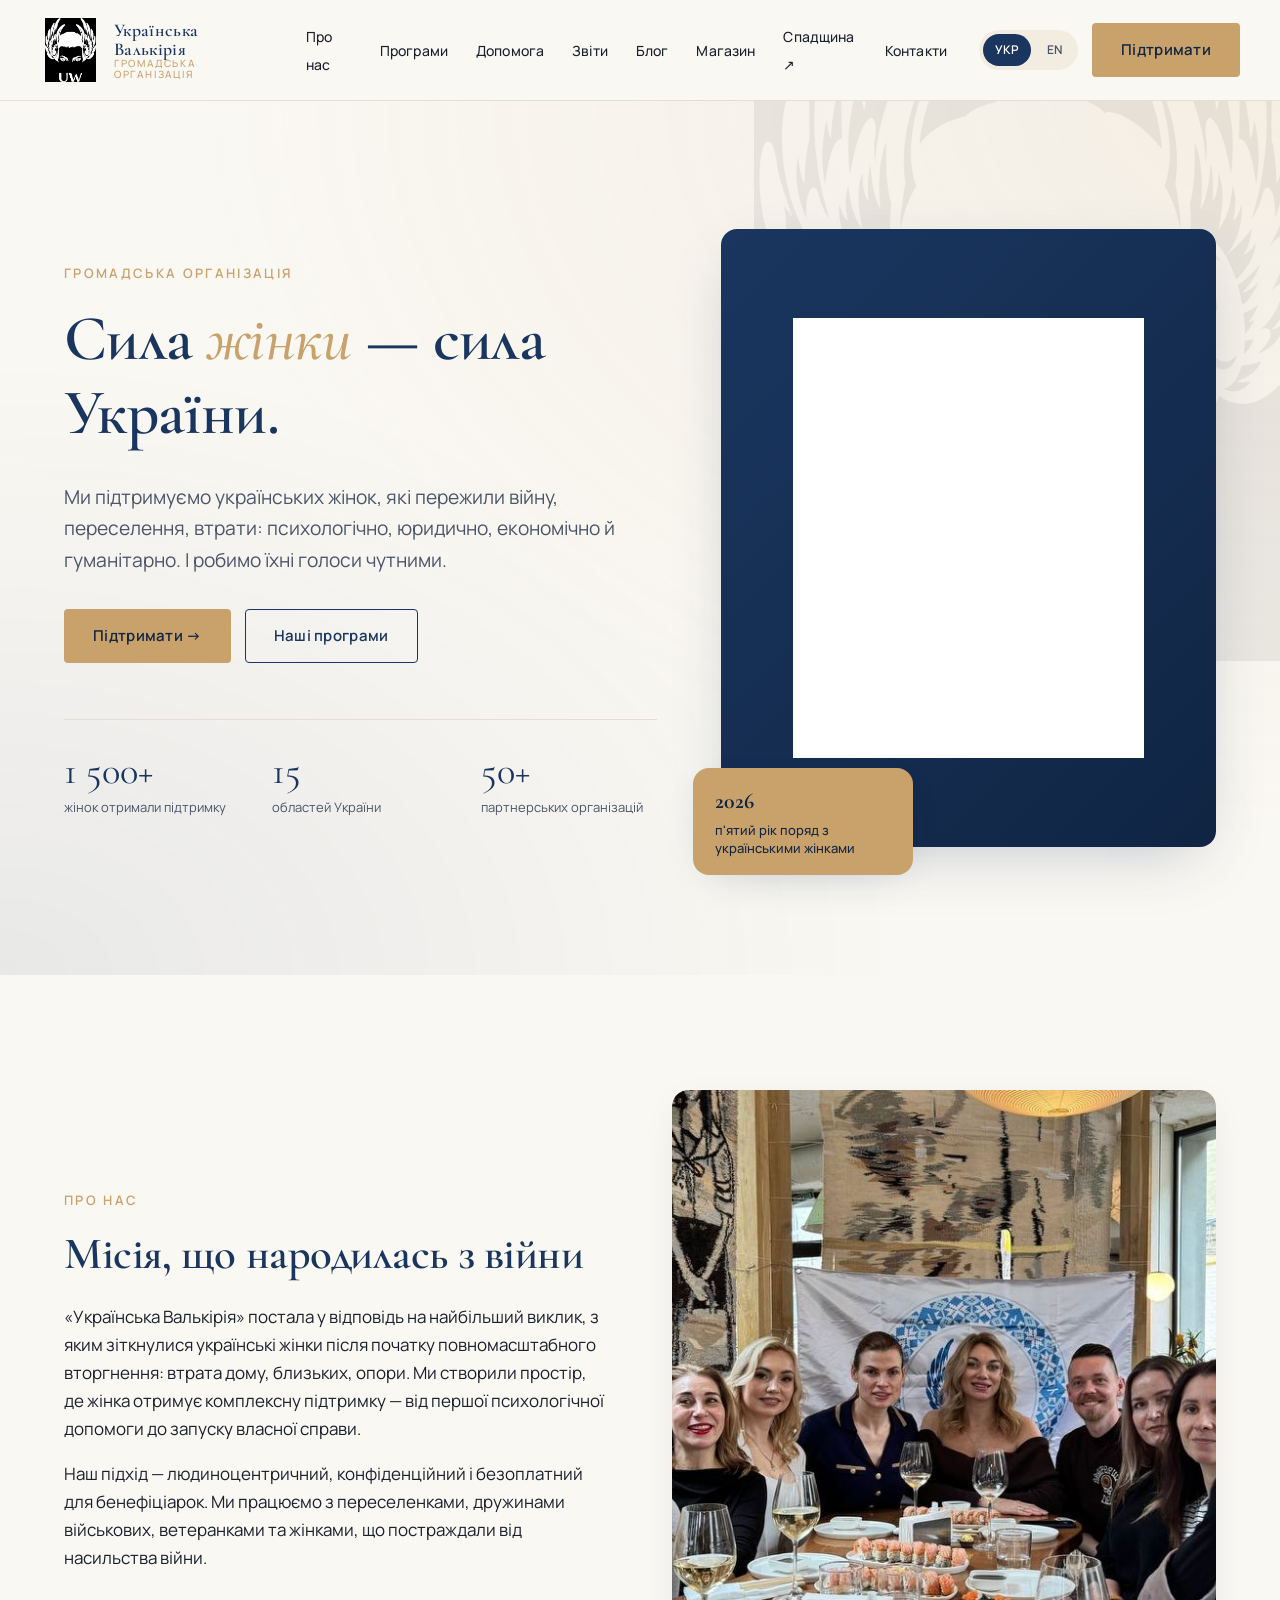
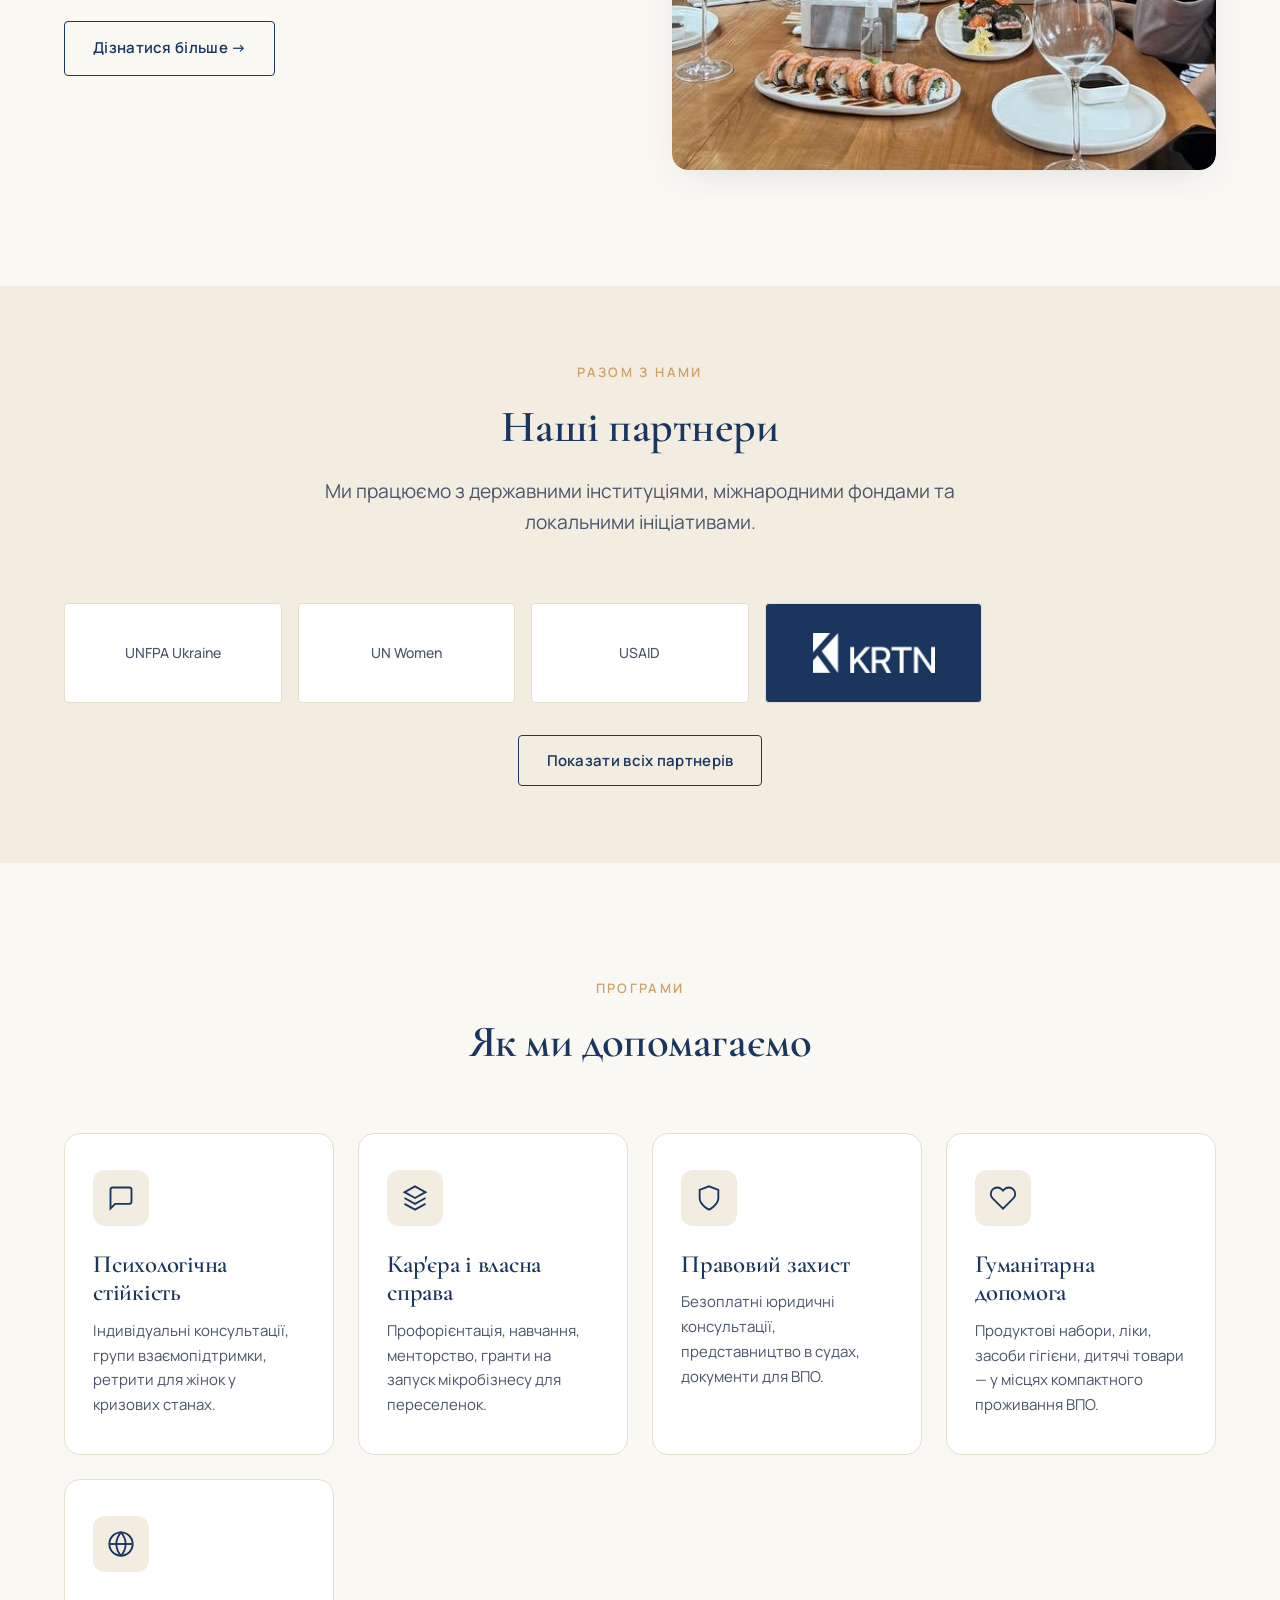
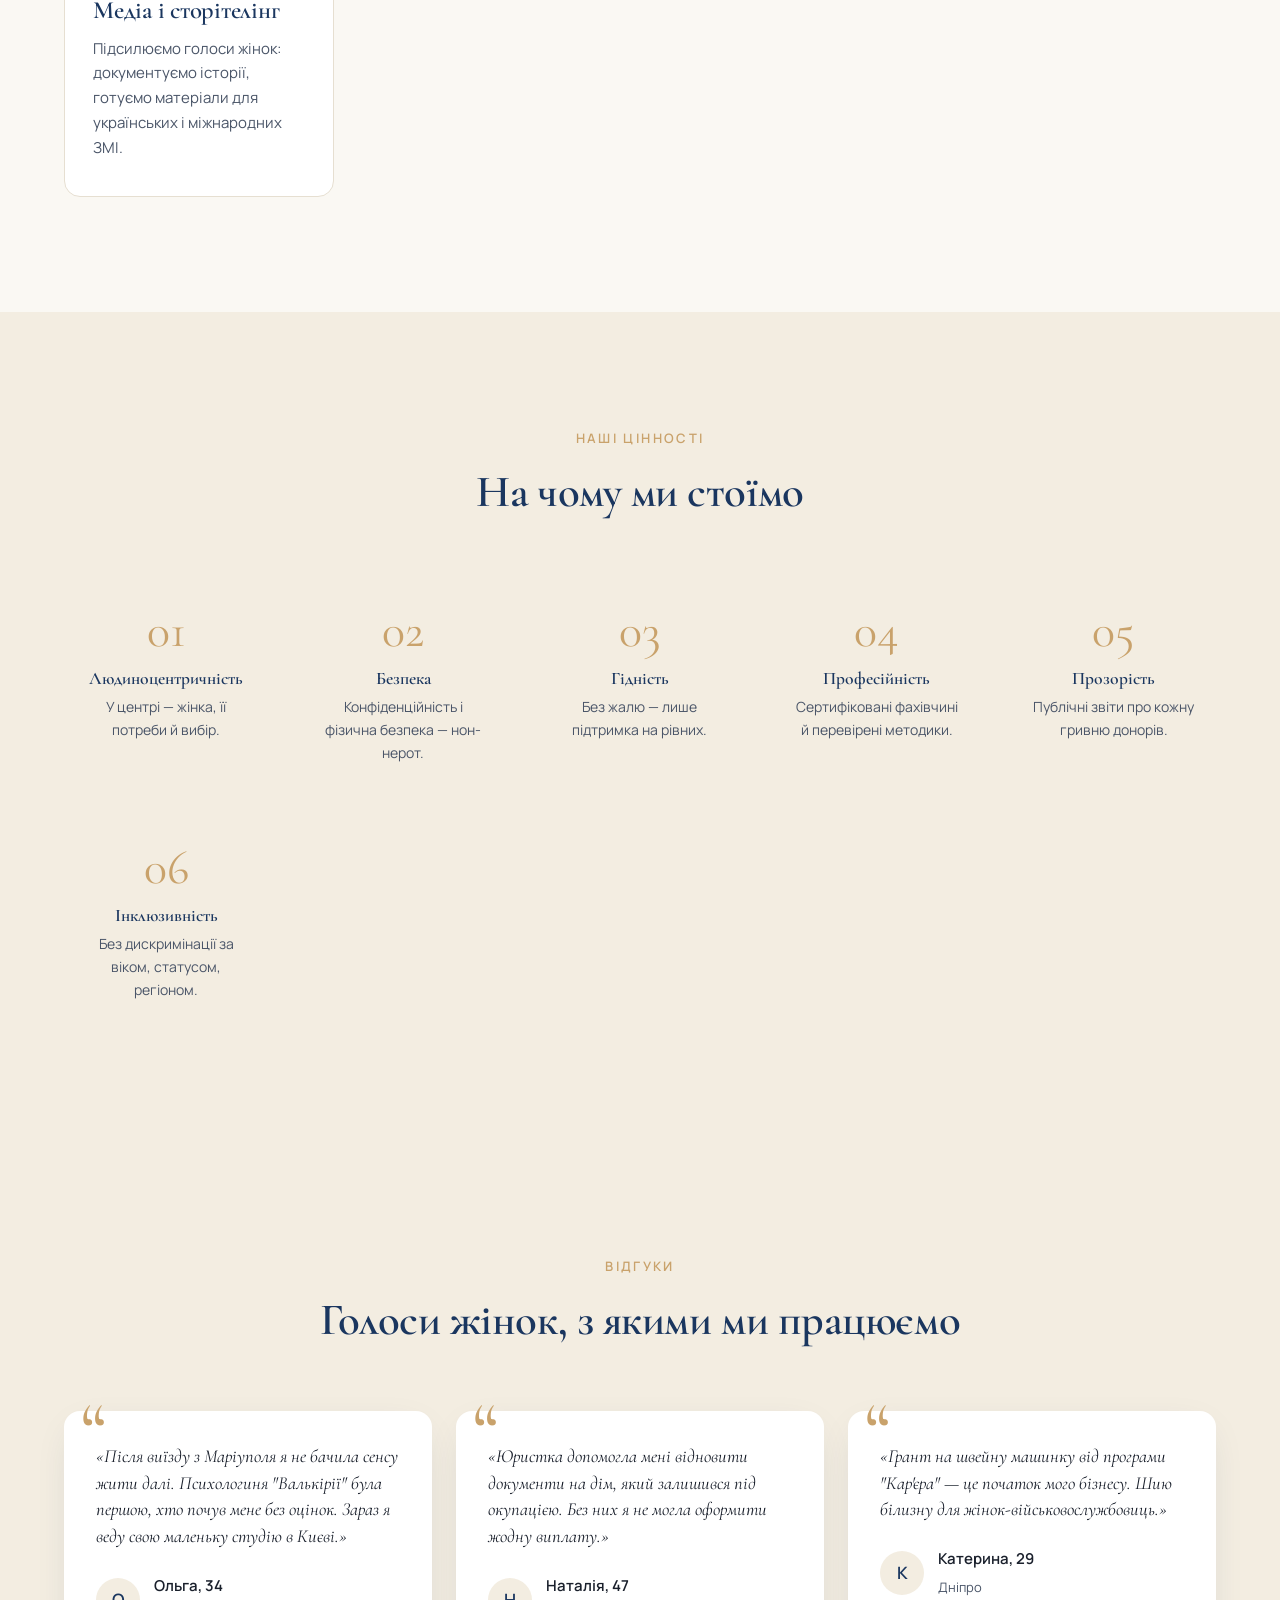
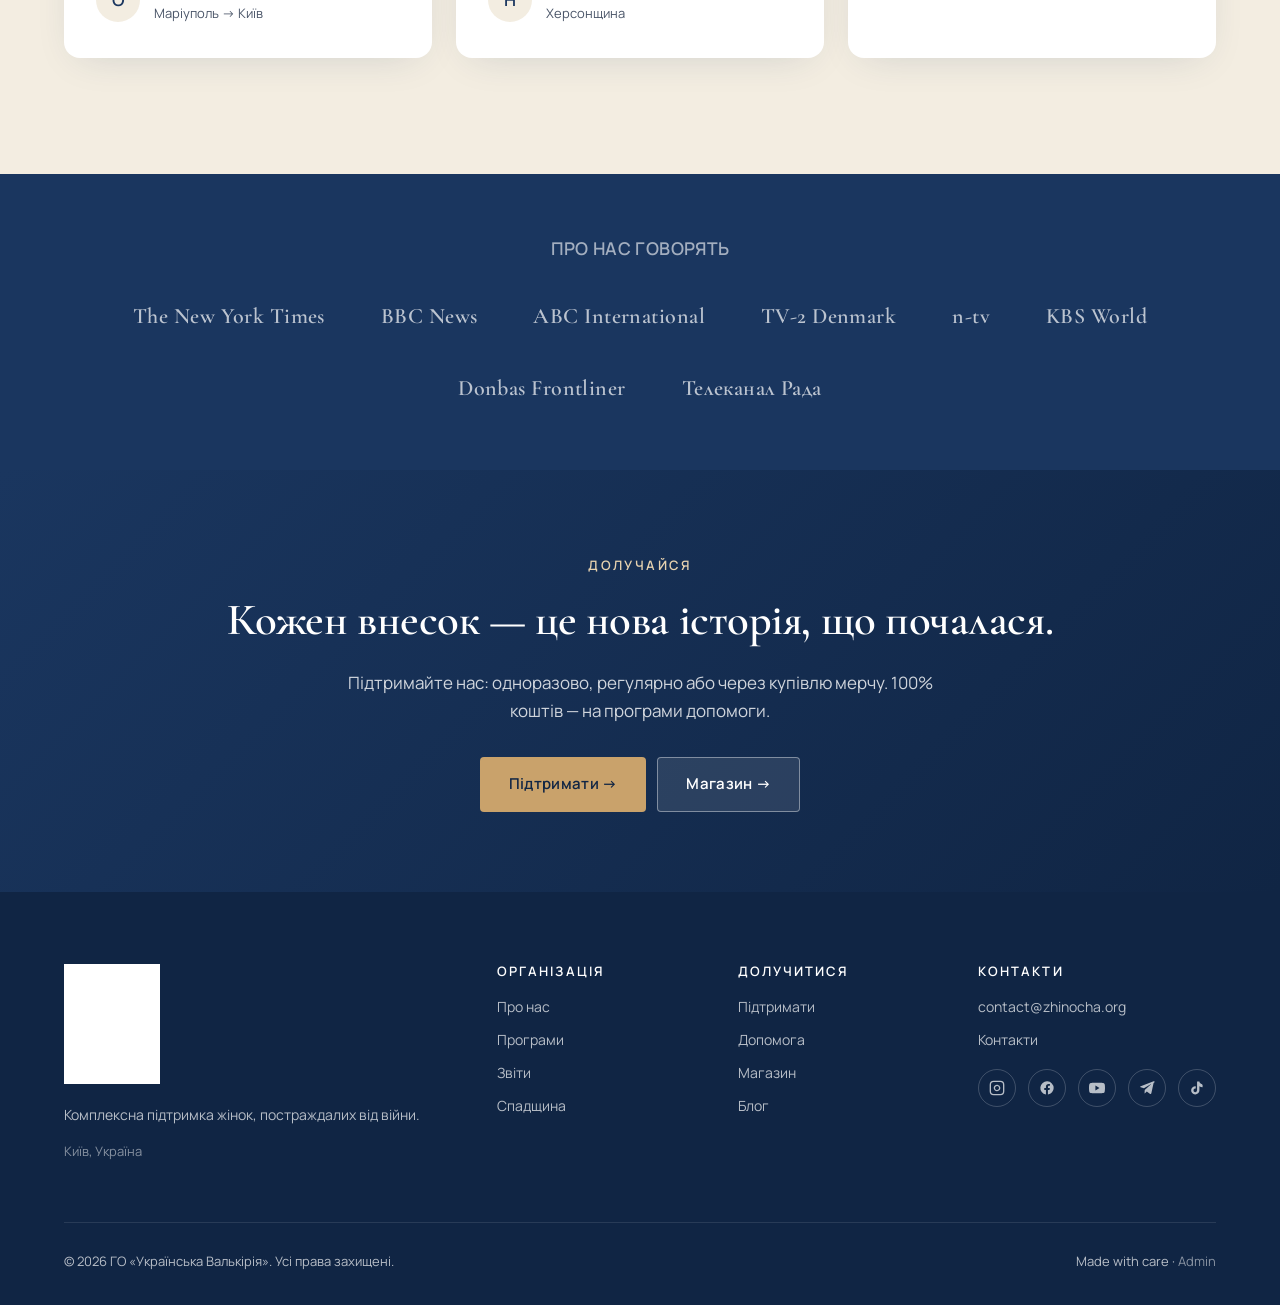
==== index.html @ cd6c8b10 "Initial site: Ukrainian Valkyrie Static multi-page site with: - 12 pages (UA) + EN homepage - Blog w" ====
<!DOCTYPE html>
<html lang="uk">
<head>
  <meta charset="UTF-8">
  <meta name="viewport" content="width=device-width, initial-scale=1.0">
  <title>Українська Валькірія — підтримка жінок, постраждалих від війни</title>
  <meta name="description" content="ГО «Українська Валькірія» — психологічна, правова, гуманітарна та економічна підтримка українських жінок, постраждалих від війни.">
  <link rel="icon" type="image/png" href="public/images/logo.png">
  <link rel="preconnect" href="https://fonts.googleapis.com">
  <link rel="preconnect" href="https://fonts.gstatic.com" crossorigin>
  <link href="https://fonts.googleapis.com/css2?family=Cormorant+Garamond:ital,wght@0,400;0,500;0,600;0,700;1,500&family=Manrope:wght@400;500;600;700&display=swap" rel="stylesheet">
  <link rel="stylesheet" href="assets/css/styles.css">
  <style>
    .hero-visual .frame { padding: 48px; }
    .hero-visual .frame img { max-width: 460px; }
  </style>
</head>
<body>
  <div id="site-header"></div>

  <!-- HERO -->
  <section class="hero">
    <div class="container hero-grid">
      <div class="hero-content">
        <span class="eyebrow">Громадська організація</span>
        <h1>Сила <strong>жінки</strong> — сила України.</h1>
        <p class="lead">Ми підтримуємо українських жінок, які пережили війну, переселення, втрати: психологічно, юридично, економічно й гуманітарно. І робимо їхні голоси чутними.</p>
        <div class="hero-actions">
          <a href="donate.html" class="btn btn-gold">Підтримати →</a>
          <a href="programs.html" class="btn btn-outline">Наші програми</a>
        </div>
        <div class="hero-stats">
          <div class="hero-stat"><span class="num">1 500+</span><span class="label">жінок отримали підтримку</span></div>
          <div class="hero-stat"><span class="num">15</span><span class="label">областей України</span></div>
          <div class="hero-stat"><span class="num">50+</span><span class="label">партнерських організацій</span></div>
        </div>
      </div>
      <div class="hero-visual">
        <div class="frame" style="background: linear-gradient(135deg, var(--uv-navy), var(--uv-navy-dark));">
          <img src="public/images/logo.png" alt="Українська Валькірія" style="width: 88%; height: auto; filter: brightness(0) invert(1); position: relative; z-index: 1;">
        </div>
        <div class="badge">
          <strong>2026</strong>
          п'ятий рік поряд з українськими жінками
        </div>
      </div>
    </div>
  </section>

  <!-- ABOUT INTRO -->
  <section class="section">
    <div class="container">
      <div class="two-col">
        <div>
          <span class="eyebrow">Про нас</span>
          <h2>Місія, що народилась з війни</h2>
          <p>«Українська Валькірія» постала у відповідь на найбільший виклик, з яким зіткнулися українські жінки після початку повномасштабного вторгнення: втрата дому, близьких, опори. Ми створили простір, де жінка отримує комплексну підтримку — від першої психологічної допомоги до запуску власної справи.</p>
          <p>Наш підхід — людиноцентричний, конфіденційний і безоплатний для бенефіціарок. Ми працюємо з переселенками, дружинами військових, ветеранками та жінками, що постраждали від насильства війни.</p>
          <a href="about.html" class="btn btn-outline mt-32">Дізнатися більше →</a>
        </div>
        <div style="aspect-ratio: 4/5; border-radius: var(--radius-lg); overflow: hidden; box-shadow: var(--shadow-soft);">
          <img src="public/images/mission-team.jpg" alt="Команда Валькірії" style="width: 100%; height: 100%; object-fit: cover;">
        </div>
      </div>
    </div>
  </section>

  <!-- PARTNERS -->
  <section class="section bg-cream section-tight">
    <div class="container">
      <div class="sec-head">
        <span class="eyebrow">Разом з нами</span>
        <h2>Наші партнери</h2>
        <p class="lead" style="margin: 0 auto;">Ми працюємо з державними інституціями, міжнародними фондами та локальними ініціативами.</p>
      </div>
      <div class="partners-grid" id="partnersGrid">
        <div class="partner">UNFPA Ukraine</div>
        <div class="partner">UN Women</div>
        <div class="partner">USAID</div>
        <div class="partner" style="background: var(--uv-navy);"><img src="public/images/krtn_white.png" alt="KRTN" style="max-height: 40px; width: auto;"></div>

        <div class="partner partners-more">Міністерство соц. політики</div>
        <div class="partner partners-more">Червоний Хрест</div>
        <div class="partner partners-more">Каритас Україна</div>
        <div class="partner partners-more">Save the Children</div>
        <div class="partner partners-more">UNICEF</div>
        <div class="partner partners-more">IOM Ukraine</div>
        <div class="partner partners-more">Право на захист</div>
        <div class="partner partners-more">Київська Міська Рада</div>
      </div>
      <button class="btn btn-outline partners-toggle" id="partnersToggle">Показати всіх партнерів</button>
    </div>
  </section>

  <!-- PROGRAMS -->
  <section class="section">
    <div class="container">
      <div class="sec-head">
        <span class="eyebrow">Програми</span>
        <h2>Як ми допомагаємо</h2>
      </div>
      <div class="cards">
        <div class="card">
          <div class="card-icon">
            <svg width="28" height="28" viewBox="0 0 24 24" fill="none" stroke="currentColor" stroke-width="1.6"><path d="M21 15a2 2 0 0 1-2 2H7l-4 4V5a2 2 0 0 1 2-2h14a2 2 0 0 1 2 2z"/></svg>
          </div>
          <h3>Психологічна стійкість</h3>
          <p>Індивідуальні консультації, групи взаємопідтримки, ретрити для жінок у кризових станах.</p>
        </div>
        <div class="card">
          <div class="card-icon">
            <svg width="28" height="28" viewBox="0 0 24 24" fill="none" stroke="currentColor" stroke-width="1.6"><path d="M12 2L3 7l9 5 9-5-9-5zM3 17l9 5 9-5M3 12l9 5 9-5"/></svg>
          </div>
          <h3>Кар'єра і власна справа</h3>
          <p>Профорієнтація, навчання, менторство, гранти на запуск мікробізнесу для переселенок.</p>
        </div>
        <div class="card">
          <div class="card-icon">
            <svg width="28" height="28" viewBox="0 0 24 24" fill="none" stroke="currentColor" stroke-width="1.6"><path d="M12 22s8-4 8-10V5l-8-3-8 3v7c0 6 8 10 8 10z"/></svg>
          </div>
          <h3>Правовий захист</h3>
          <p>Безоплатні юридичні консультації, представництво в судах, документи для ВПО.</p>
        </div>
        <div class="card">
          <div class="card-icon">
            <svg width="28" height="28" viewBox="0 0 24 24" fill="none" stroke="currentColor" stroke-width="1.6"><path d="M20.84 4.61a5.5 5.5 0 0 0-7.78 0L12 5.67l-1.06-1.06a5.5 5.5 0 0 0-7.78 7.78l1.06 1.06L12 21.23l7.78-7.78 1.06-1.06a5.5 5.5 0 0 0 0-7.78z"/></svg>
          </div>
          <h3>Гуманітарна допомога</h3>
          <p>Продуктові набори, ліки, засоби гігієни, дитячі товари — у місцях компактного проживання ВПО.</p>
        </div>
        <div class="card">
          <div class="card-icon">
            <svg width="28" height="28" viewBox="0 0 24 24" fill="none" stroke="currentColor" stroke-width="1.6"><circle cx="12" cy="12" r="10"/><line x1="2" y1="12" x2="22" y2="12"/><path d="M12 2a15 15 0 0 1 4 10 15 15 0 0 1-4 10 15 15 0 0 1-4-10 15 15 0 0 1 4-10z"/></svg>
          </div>
          <h3>Медіа і сторітелінг</h3>
          <p>Підсилюємо голоси жінок: документуємо історії, готуємо матеріали для українських і міжнародних ЗМІ.</p>
        </div>
      </div>
    </div>
  </section>

  <!-- VALUES -->
  <section class="section bg-cream">
    <div class="container">
      <div class="sec-head">
        <span class="eyebrow">Наші цінності</span>
        <h2>На чому ми стоїмо</h2>
      </div>
      <div class="values-grid">
        <div class="value-item"><span class="value-num">01</span><h4>Людиноцентричність</h4><p>У центрі — жінка, її потреби й вибір.</p></div>
        <div class="value-item"><span class="value-num">02</span><h4>Безпека</h4><p>Конфіденційність і фізична безпека — нон-нерот.</p></div>
        <div class="value-item"><span class="value-num">03</span><h4>Гідність</h4><p>Без жалю — лише підтримка на рівних.</p></div>
        <div class="value-item"><span class="value-num">04</span><h4>Професійність</h4><p>Сертифіковані фахівчині й перевірені методики.</p></div>
        <div class="value-item"><span class="value-num">05</span><h4>Прозорість</h4><p>Публічні звіти про кожну гривню донорів.</p></div>
        <div class="value-item"><span class="value-num">06</span><h4>Інклюзивність</h4><p>Без дискримінації за віком, статусом, регіоном.</p></div>
      </div>
    </div>
  </section>

  <!-- TESTIMONIALS -->
  <section class="section testimonials">
    <div class="container">
      <div class="sec-head">
        <span class="eyebrow">Відгуки</span>
        <h2>Голоси жінок, з якими ми працюємо</h2>
      </div>
      <div class="t-grid">
        <div class="t-card">
          <p class="t-quote">«Після виїзду з Маріуполя я не бачила сенсу жити далі. Психологиня "Валькірії" була першою, хто почув мене без оцінок. Зараз я веду свою маленьку студію в Києві.»</p>
          <div class="t-author">
            <div class="t-avatar">О</div>
            <div class="t-author-meta"><strong>Ольга, 34</strong><span>Маріуполь → Київ</span></div>
          </div>
        </div>
        <div class="t-card">
          <p class="t-quote">«Юристка допомогла мені відновити документи на дім, який залишився під окупацією. Без них я не могла оформити жодну виплату.»</p>
          <div class="t-author">
            <div class="t-avatar">Н</div>
            <div class="t-author-meta"><strong>Наталія, 47</strong><span>Херсонщина</span></div>
          </div>
        </div>
        <div class="t-card">
          <p class="t-quote">«Грант на швейну машинку від програми "Кар'єра" — це початок мого бізнесу. Шию білизну для жінок-військовослужбовиць.»</p>
          <div class="t-author">
            <div class="t-avatar">К</div>
            <div class="t-author-meta"><strong>Катерина, 29</strong><span>Дніпро</span></div>
          </div>
        </div>
      </div>
    </div>
  </section>

  <!-- PRESS -->
  <section class="press-band">
    <div class="container">
      <h4>Про нас говорять</h4>
      <div class="press-logos">
        <a href="https://www.nytimes.com/2023/11/08/world/europe/ukraine-war-army-women.html" target="_blank" rel="noopener">The New York Times</a>
        <a href="https://www.bbc.com/ukrainian" target="_blank" rel="noopener">BBC News</a>
        <a href="https://www.abc.es/internacional/valquirias-ucranianas-armadas-peligrosas-repetira-bucha-20231203185613-nt.html" target="_blank" rel="noopener">ABC International</a>
        <a href="https://nyheder.tv2.dk/udland/2023-11-20-neglelak-og-kalasjnikov-ukraine-mangler-soldater-men-nu-griber-valkyrierne-til-vaaben" target="_blank" rel="noopener">TV-2 Denmark</a>
        <a href="https://www.n-tv.de/" target="_blank" rel="noopener">n-tv</a>
        <a href="https://www.youtube.com/watch?v=eXFv_lLJ2F8" target="_blank" rel="noopener">KBS World</a>
        <a href="https://www.frontliner.com.ua/ukrainian-woman-military-training-kyiv/" target="_blank" rel="noopener">Donbas Frontliner</a>
        <a href="#" target="_blank" rel="noopener">Телеканал Рада</a>
      </div>
    </div>
  </section>

  <!-- CTA -->
  <section class="cta-band">
    <div class="container">
      <span class="eyebrow" style="color: var(--uv-gold-soft);">Долучайся</span>
      <h2>Кожен внесок — це нова історія, що почалася.</h2>
      <p>Підтримайте нас: одноразово, регулярно або через купівлю мерчу. 100% коштів — на програми допомоги.</p>
      <a href="donate.html" class="btn btn-gold">Підтримати →</a>
      <a href="shop.html" class="btn btn-ghost" style="margin-left:8px;">Магазин →</a>
    </div>
  </section>

  <div id="site-footer"></div>

  <script src="assets/js/main.js"></script>
  <script>
    // Partners toggle
    const toggle = document.getElementById('partnersToggle');
    if (toggle) {
      toggle.addEventListener('click', () => {
        document.querySelectorAll('.partners-more').forEach(p => p.classList.toggle('is-visible'));
        toggle.style.display = 'none';
      });
    }
  </script>
</body>
</html>
---- assets/css/styles.css ----
/* ==========================================
   Українська Валькірія — brand styles
   ========================================== */

:root {
  --uv-navy: #1a365f;
  --uv-navy-dark: #102544;
  --uv-navy-light: #2c4f80;
  --uv-gold: #c9a26b;
  --uv-gold-soft: #e8d3b0;
  --uv-cream: #faf8f3;
  --uv-cream-warm: #f3ede1;
  --uv-ink: #1a202c;
  --uv-ink-soft: #4a5568;
  --uv-line: #e6dfd1;
  --uv-white: #ffffff;
  --uv-rose: #c97b8b;
  --uv-rose-soft: #f3dfe2;

  --font-display: 'Cormorant Garamond', 'Playfair Display', Georgia, serif;
  --font-body: 'Manrope', 'Inter', -apple-system, sans-serif;

  --container: 1200px;
  --radius: 4px;
  --radius-lg: 16px;
  --shadow-soft: 0 10px 40px -15px rgba(26, 54, 95, 0.18);
  --shadow-lift: 0 20px 60px -20px rgba(26, 54, 95, 0.28);
}

* { box-sizing: border-box; }

html { scroll-behavior: smooth; }

body {
  margin: 0;
  font-family: var(--font-body);
  font-size: 17px;
  line-height: 1.65;
  color: var(--uv-ink);
  background: var(--uv-cream);
  -webkit-font-smoothing: antialiased;
  text-rendering: optimizeLegibility;
}

img { max-width: 100%; display: block; }

a { color: var(--uv-navy); text-decoration: none; transition: color .2s ease; }
a:hover { color: var(--uv-gold); }

h1, h2, h3, h4 {
  font-family: var(--font-display);
  font-weight: 600;
  color: var(--uv-navy);
  line-height: 1.15;
  letter-spacing: -0.01em;
  margin: 0 0 0.5em;
}
h1 { font-size: clamp(2.4rem, 5vw, 4.2rem); }
h2 { font-size: clamp(1.9rem, 3.5vw, 2.8rem); }
h3 { font-size: clamp(1.3rem, 2vw, 1.55rem); }
h4 { font-size: 1.1rem; font-family: var(--font-body); font-weight: 600; letter-spacing: 0.02em; text-transform: uppercase; color: var(--uv-ink-soft); }

p { margin: 0 0 1em; }

.container { width: 100%; max-width: var(--container); margin: 0 auto; padding: 0 24px; }
.container-wide { max-width: 1400px; }

.section { padding: clamp(64px, 9vw, 120px) 0; }
.section-tight { padding: clamp(40px, 6vw, 80px) 0; }

.eyebrow {
  font-size: 13px;
  font-weight: 600;
  letter-spacing: 0.18em;
  text-transform: uppercase;
  color: var(--uv-gold);
  margin-bottom: 18px;
  display: inline-block;
}

.lead { font-size: 1.2rem; color: var(--uv-ink-soft); max-width: 640px; }

/* ==========================================
   Buttons
   ========================================== */
.btn {
  display: inline-flex;
  align-items: center;
  gap: 10px;
  padding: 14px 28px;
  font-family: var(--font-body);
  font-size: 15px;
  font-weight: 600;
  letter-spacing: 0.02em;
  border: 1.5px solid transparent;
  border-radius: var(--radius);
  cursor: pointer;
  transition: all .25s ease;
  text-decoration: none;
}
.btn-primary { background: var(--uv-navy); color: var(--uv-white); }
.btn-primary:hover { background: var(--uv-navy-dark); color: var(--uv-white); transform: translateY(-1px); box-shadow: var(--shadow-soft); }
.btn-gold { background: var(--uv-gold); color: var(--uv-navy-dark); }
.btn-gold:hover { background: #b58c52; color: var(--uv-white); }
.btn-outline { background: transparent; border-color: var(--uv-navy); color: var(--uv-navy); }
.btn-outline:hover { background: var(--uv-navy); color: var(--uv-white); }
.btn-ghost { background: rgba(255,255,255,0.1); border-color: rgba(255,255,255,0.4); color: var(--uv-white); }
.btn-ghost:hover { background: rgba(255,255,255,0.2); color: var(--uv-white); }

/* ==========================================
   Header
   ========================================== */
.site-header {
  position: sticky;
  top: 0;
  z-index: 50;
  background: rgba(250, 248, 243, 0.92);
  backdrop-filter: saturate(180%) blur(12px);
  -webkit-backdrop-filter: saturate(180%) blur(12px);
  border-bottom: 1px solid var(--uv-line);
}
.nav {
  display: flex;
  align-items: center;
  justify-content: space-between;
  gap: 32px;
  padding: 18px 0;
}
.nav-brand {
  display: flex;
  align-items: center;
  gap: 12px;
  font-family: var(--font-display);
  font-weight: 600;
  font-size: 18px;
  color: var(--uv-navy);
  letter-spacing: 0.02em;
}
.nav-brand img { width: 64px; height: 64px; object-fit: contain; }
.nav-brand-text { display: flex; flex-direction: column; line-height: 1.05; }
.nav-brand-text small { font-family: var(--font-body); font-size: 10px; font-weight: 500; letter-spacing: 0.18em; text-transform: uppercase; color: var(--uv-gold); }

.nav-menu { display: flex; align-items: center; gap: 28px; list-style: none; margin: 0; padding: 0; }
.nav-menu a {
  font-size: 14px;
  font-weight: 500;
  color: var(--uv-ink);
  letter-spacing: 0.01em;
  position: relative;
  padding: 6px 0;
}
.nav-menu a:hover { color: var(--uv-navy); }
.nav-menu a.active::after {
  content: '';
  position: absolute;
  bottom: -2px;
  left: 0;
  right: 0;
  height: 1.5px;
  background: var(--uv-gold);
}

.nav-actions { display: flex; align-items: center; gap: 14px; }
.lang-switch { display: flex; gap: 4px; padding: 4px; background: var(--uv-cream-warm); border-radius: 999px; }
.lang-switch a { font-size: 12px; font-weight: 600; padding: 6px 12px; border-radius: 999px; color: var(--uv-ink-soft); }
.lang-switch a.active { background: var(--uv-navy); color: var(--uv-white); }

.nav-toggle { display: none; background: none; border: 0; cursor: pointer; padding: 8px; }
.nav-toggle span { display: block; width: 24px; height: 2px; background: var(--uv-navy); margin: 5px 0; transition: all .25s ease; }

@media (max-width: 980px) {
  .nav-menu, .nav-actions .lang-switch { display: none; }
  .nav-toggle { display: block; }
  .nav-actions .btn { display: none; }
  .nav-menu.is-open {
    display: flex;
    position: absolute;
    top: 100%;
    left: 0;
    right: 0;
    flex-direction: column;
    background: var(--uv-cream);
    padding: 24px;
    gap: 18px;
    border-bottom: 1px solid var(--uv-line);
  }
}

/* ==========================================
   Hero
   ========================================== */
.hero {
  position: relative;
  padding: clamp(80px, 10vw, 140px) 0 clamp(80px, 10vw, 140px);
  background:
    radial-gradient(ellipse at top right, rgba(201, 162, 107, 0.12), transparent 60%),
    radial-gradient(ellipse at bottom left, rgba(26, 54, 95, 0.08), transparent 50%),
    var(--uv-cream);
  overflow: hidden;
}
.hero::before {
  content: '';
  position: absolute;
  top: -160px;
  right: -120px;
  width: 720px;
  height: 720px;
  background: url('../../public/images/logo.png') center/contain no-repeat;
  opacity: 0.06;
  pointer-events: none;
}
.hero-grid { display: grid; grid-template-columns: 1.2fr 1fr; gap: 64px; align-items: center; position: relative; z-index: 1; }
.hero-content h1 strong { color: var(--uv-gold); font-style: italic; font-weight: 500; }
.hero-actions { display: flex; gap: 14px; margin-top: 32px; flex-wrap: wrap; }
.hero-stats { display: grid; grid-template-columns: repeat(3, 1fr); gap: 32px; margin-top: 56px; padding-top: 32px; border-top: 1px solid var(--uv-line); }
.hero-stat .num { font-family: var(--font-display); font-size: 2.4rem; color: var(--uv-navy); display: block; line-height: 1; }
.hero-stat .label { font-size: 13px; color: var(--uv-ink-soft); margin-top: 6px; display: block; }

.hero-visual { position: relative; aspect-ratio: 4/5; }
.hero-visual .frame {
  position: absolute; inset: 0;
  background: linear-gradient(135deg, var(--uv-navy), var(--uv-navy-light));
  border-radius: var(--radius-lg);
  overflow: hidden;
  box-shadow: var(--shadow-lift);
  display: flex; align-items: center; justify-content: center;
}
.hero-visual .frame img { width: 92%; height: auto; opacity: 1; filter: brightness(0) invert(1); }
.hero-visual .badge {
  position: absolute;
  bottom: -28px; left: -28px;
  background: var(--uv-gold);
  color: var(--uv-navy-dark);
  padding: 18px 22px;
  border-radius: var(--radius-lg);
  box-shadow: var(--shadow-soft);
  font-size: 13px;
  max-width: 220px;
  font-weight: 500;
  line-height: 1.4;
}
.hero-visual .badge strong { display: block; font-family: var(--font-display); font-size: 22px; margin-bottom: 4px; }

@media (max-width: 900px) {
  .hero-grid { grid-template-columns: 1fr; gap: 48px; }
  .hero-visual { max-width: 420px; margin: 0 auto; }
  .hero-stats { grid-template-columns: repeat(3, 1fr); gap: 16px; }
}

/* ==========================================
   Programs / cards
   ========================================== */
.cards { display: grid; grid-template-columns: repeat(auto-fit, minmax(260px, 1fr)); gap: 24px; }
.card {
  background: var(--uv-white);
  border: 1px solid var(--uv-line);
  border-radius: var(--radius-lg);
  padding: 36px 28px;
  transition: all .3s ease;
}
.card:hover { transform: translateY(-4px); box-shadow: var(--shadow-soft); border-color: var(--uv-gold-soft); }
.card-icon {
  width: 56px; height: 56px;
  background: var(--uv-cream-warm);
  border-radius: 12px;
  display: flex; align-items: center; justify-content: center;
  color: var(--uv-navy);
  margin-bottom: 24px;
  font-size: 26px;
}
.card h3 { margin-bottom: 12px; }
.card p { color: var(--uv-ink-soft); font-size: 15px; margin: 0; }

/* ==========================================
   Section header
   ========================================== */
.sec-head { text-align: center; max-width: 720px; margin: 0 auto 64px; }
.sec-head .eyebrow { display: block; }

/* ==========================================
   Values
   ========================================== */
.values-grid { display: grid; grid-template-columns: repeat(auto-fit, minmax(200px, 1fr)); gap: 32px; }
.value-item { text-align: center; padding: 24px 16px; }
.value-num { font-family: var(--font-display); font-size: 48px; color: var(--uv-gold); display: block; line-height: 1; }
.value-item h4 { color: var(--uv-navy); font-size: 1.1rem; font-family: var(--font-display); text-transform: none; letter-spacing: 0; margin-top: 14px; margin-bottom: 6px; }
.value-item p { font-size: 14px; color: var(--uv-ink-soft); margin: 0; }

/* ==========================================
   Press / partners
   ========================================== */
.press-band { background: var(--uv-navy); color: var(--uv-white); padding: 64px 0; }
.press-band h4 { color: rgba(255,255,255,0.6); text-align: center; margin-bottom: 40px; }
.press-logos { display: flex; flex-wrap: wrap; justify-content: center; align-items: center; gap: 36px 56px; }
.press-logos a { color: var(--uv-white); font-family: var(--font-display); font-size: 22px; font-weight: 600; opacity: 0.7; transition: opacity .2s ease; letter-spacing: 0.02em; }
.press-logos a:hover { opacity: 1; color: var(--uv-gold-soft); }

.partners-grid {
  display: grid;
  grid-template-columns: repeat(auto-fill, minmax(180px, 1fr));
  gap: 16px;
}
.partner {
  background: var(--uv-white);
  border: 1px solid var(--uv-line);
  border-radius: var(--radius);
  padding: 28px 16px;
  text-align: center;
  font-weight: 500;
  font-size: 14px;
  color: var(--uv-ink-soft);
  transition: all .25s ease;
  min-height: 100px;
  display: flex; align-items: center; justify-content: center;
}
.partner:hover { border-color: var(--uv-gold); color: var(--uv-navy); }
.partners-more { display: none; }
.partners-more.is-visible { display: contents; }
.partners-toggle { display: block; margin: 32px auto 0; }

/* ==========================================
   Testimonials
   ========================================== */
.testimonials { background: var(--uv-cream-warm); }
.t-grid { display: grid; grid-template-columns: repeat(auto-fit, minmax(300px, 1fr)); gap: 24px; }
.t-card {
  background: var(--uv-white);
  border-radius: var(--radius-lg);
  padding: 32px;
  box-shadow: var(--shadow-soft);
  position: relative;
}
.t-card::before {
  content: '“';
  font-family: var(--font-display);
  font-size: 80px;
  color: var(--uv-gold);
  position: absolute;
  top: -20px;
  left: 16px;
  line-height: 1;
}
.t-quote { font-family: var(--font-display); font-size: 1.15rem; color: var(--uv-ink); line-height: 1.45; font-style: italic; margin-bottom: 20px; }
.t-author { display: flex; align-items: center; gap: 14px; margin-top: 24px; }
.t-avatar { width: 44px; height: 44px; border-radius: 50%; background: var(--uv-cream-warm); display: flex; align-items: center; justify-content: center; font-weight: 600; color: var(--uv-navy); }
.t-author-meta strong { display: block; font-weight: 600; font-size: 15px; }
.t-author-meta span { font-size: 13px; color: var(--uv-ink-soft); }

/* ==========================================
   CTA band
   ========================================== */
.cta-band {
  background: linear-gradient(135deg, var(--uv-navy), var(--uv-navy-dark));
  color: var(--uv-white);
  padding: 80px 0;
  text-align: center;
}
.cta-band h2 { color: var(--uv-white); }
.cta-band p { color: rgba(255,255,255,0.8); max-width: 600px; margin: 0 auto 32px; }

/* ==========================================
   Footer
   ========================================== */
.site-footer {
  background: var(--uv-navy-dark);
  color: rgba(255,255,255,0.7);
  padding: 72px 0 32px;
  font-size: 14px;
}
.site-footer h4 { color: var(--uv-white); font-size: 13px; letter-spacing: 0.16em; }
.site-footer a { color: rgba(255,255,255,0.7); }
.site-footer a:hover { color: var(--uv-gold); }
.footer-grid { display: grid; grid-template-columns: 2fr 1fr 1fr 1fr; gap: 48px; padding-bottom: 48px; border-bottom: 1px solid rgba(255,255,255,0.1); }
.footer-brand img { width: 96px; margin-bottom: 20px; filter: brightness(0) invert(1); }
.footer-brand p { line-height: 1.6; }
.footer-col ul { list-style: none; padding: 0; margin: 16px 0 0; display: flex; flex-direction: column; gap: 10px; }
.footer-bottom { padding-top: 28px; display: flex; justify-content: space-between; align-items: center; flex-wrap: wrap; gap: 16px; font-size: 13px; }
.footer-social { display: flex; gap: 12px; }
.footer-social a {
  width: 38px; height: 38px;
  border: 1px solid rgba(255,255,255,0.2);
  border-radius: 50%;
  display: flex; align-items: center; justify-content: center;
  transition: all .25s ease;
}
.footer-social a:hover { background: var(--uv-gold); border-color: var(--uv-gold); color: var(--uv-navy-dark); }
@media (max-width: 800px) {
  .footer-grid { grid-template-columns: 1fr 1fr; gap: 32px; }
}

/* ==========================================
   Page hero (sub-pages)
   ========================================== */
.page-hero {
  background: linear-gradient(135deg, var(--uv-cream-warm), var(--uv-cream));
  padding: clamp(80px, 9vw, 140px) 0 clamp(48px, 6vw, 80px);
  text-align: center;
  border-bottom: 1px solid var(--uv-line);
}
.page-hero p { max-width: 640px; margin: 16px auto 0; color: var(--uv-ink-soft); font-size: 1.1rem; }

/* ==========================================
   Two-column content
   ========================================== */
.two-col { display: grid; grid-template-columns: 1fr 1fr; gap: 64px; align-items: center; }
.two-col img { border-radius: var(--radius-lg); box-shadow: var(--shadow-soft); }
@media (max-width: 800px) { .two-col { grid-template-columns: 1fr; gap: 32px; } }

/* ==========================================
   Team
   ========================================== */
.team-grid { display: grid; grid-template-columns: repeat(auto-fit, minmax(220px, 1fr)); gap: 32px; }
.team-member { text-align: center; }
.team-photo {
  width: 160px; height: 160px;
  border-radius: 50%;
  margin: 0 auto 20px;
  background: linear-gradient(135deg, var(--uv-cream-warm), var(--uv-gold-soft));
  display: flex; align-items: center; justify-content: center;
  font-family: var(--font-display);
  font-size: 48px;
  color: var(--uv-navy);
  border: 4px solid var(--uv-white);
  box-shadow: var(--shadow-soft);
}
.team-name { font-family: var(--font-display); font-size: 1.25rem; color: var(--uv-navy); margin: 0 0 4px; }
.team-role { font-size: 13px; letter-spacing: 0.1em; text-transform: uppercase; color: var(--uv-gold); }

/* ==========================================
   Reports
   ========================================== */
.reports-grid { display: grid; grid-template-columns: repeat(auto-fit, minmax(280px, 1fr)); gap: 24px; }
.report-card {
  background: var(--uv-white);
  border: 1px solid var(--uv-line);
  border-radius: var(--radius-lg);
  padding: 32px;
  display: flex;
  flex-direction: column;
  gap: 16px;
  transition: all .25s ease;
}
.report-card:hover { box-shadow: var(--shadow-soft); transform: translateY(-3px); }
.report-year { font-family: var(--font-display); font-size: 2.4rem; color: var(--uv-gold); line-height: 1; }
.report-card h3 { margin: 0; font-size: 1.15rem; }
.report-card p { font-size: 14px; color: var(--uv-ink-soft); margin: 0; }
.report-meta { display: flex; align-items: center; gap: 8px; font-size: 12px; color: var(--uv-ink-soft); margin-top: auto; padding-top: 16px; border-top: 1px solid var(--uv-line); }

/* ==========================================
   Blog
   ========================================== */
.blog-grid { display: grid; grid-template-columns: repeat(auto-fit, minmax(300px, 1fr)); gap: 32px; }
.post-card {
  background: var(--uv-white);
  border-radius: var(--radius-lg);
  overflow: hidden;
  border: 1px solid var(--uv-line);
  transition: all .25s ease;
  display: flex;
  flex-direction: column;
}
.post-card:hover { transform: translateY(-3px); box-shadow: var(--shadow-soft); }
.post-cover { aspect-ratio: 16/10; background: linear-gradient(135deg, var(--uv-navy), var(--uv-navy-light)); overflow: hidden; }
.post-cover img { width: 100%; height: 100%; object-fit: cover; display: block; }
.post-body { padding: 28px; flex: 1; display: flex; flex-direction: column; }
.post-meta { font-size: 12px; letter-spacing: 0.1em; text-transform: uppercase; color: var(--uv-gold); margin-bottom: 12px; }
.post-card h3 { font-size: 1.25rem; margin-bottom: 12px; }
.post-card p { color: var(--uv-ink-soft); font-size: 15px; flex: 1; }
.post-card .read-more { margin-top: 16px; font-weight: 600; font-size: 14px; color: var(--uv-navy); }

.post-article { max-width: 760px; margin: 0 auto; }
.post-article h1 { margin-bottom: 24px; }
.post-article p { font-size: 1.1rem; line-height: 1.75; color: #2d3748; }
.post-article h2, .post-article h3 { margin-top: 2em; }
.post-article img { margin: 32px 0; border-radius: var(--radius-lg); }

/* ==========================================
   Shop
   ========================================== */
.shop-grid { display: grid; grid-template-columns: repeat(auto-fill, minmax(260px, 1fr)); gap: 32px; }
.product {
  background: var(--uv-white);
  border-radius: var(--radius-lg);
  overflow: hidden;
  border: 1px solid var(--uv-line);
  transition: all .25s ease;
  display: flex; flex-direction: column;
}
.product:hover { transform: translateY(-3px); box-shadow: var(--shadow-soft); }
.product-img { aspect-ratio: 1/1; background: var(--uv-cream-warm); display: flex; align-items: center; justify-content: center; }
.product-img img { width: 60%; opacity: 0.8; }
.product-body { padding: 24px; display: flex; flex-direction: column; gap: 8px; flex: 1; }
.product-name { font-family: var(--font-display); font-size: 1.2rem; color: var(--uv-navy); margin: 0; }
.product-desc { font-size: 14px; color: var(--uv-ink-soft); margin: 0; flex: 1; }
.product-foot { display: flex; align-items: center; justify-content: space-between; margin-top: 16px; gap: 12px; }
.product-price { font-family: var(--font-display); font-size: 1.4rem; color: var(--uv-navy); font-weight: 600; }
.product-foot .btn { padding: 10px 18px; font-size: 13px; }

.cart-banner {
  position: fixed; bottom: 24px; right: 24px;
  background: var(--uv-navy); color: var(--uv-white);
  padding: 14px 22px; border-radius: 999px;
  box-shadow: var(--shadow-lift);
  display: none; align-items: center; gap: 12px;
  z-index: 60;
  font-size: 14px;
}
.cart-banner.is-visible { display: flex; }

/* ==========================================
   Donate
   ========================================== */
.donate-options { display: grid; grid-template-columns: repeat(auto-fit, minmax(240px, 1fr)); gap: 20px; }
.donate-option {
  background: var(--uv-white);
  border: 1px solid var(--uv-line);
  border-radius: var(--radius-lg);
  padding: 28px;
  display: flex;
  flex-direction: column;
  gap: 14px;
  transition: all .25s ease;
}
.donate-option:hover { border-color: var(--uv-gold); box-shadow: var(--shadow-soft); }
.donate-option .label { font-size: 12px; letter-spacing: 0.16em; text-transform: uppercase; color: var(--uv-gold); }
.donate-option h3 { margin: 0; font-family: var(--font-display); font-size: 1.4rem; }
.donate-option p { font-size: 14px; color: var(--uv-ink-soft); margin: 0; }
.donate-option .placeholder { background: var(--uv-cream-warm); padding: 12px 14px; border-radius: var(--radius); font-family: ui-monospace, monospace; font-size: 13px; color: var(--uv-ink-soft); word-break: break-all; }

/* ==========================================
   Forms
   ========================================== */
.form-row { display: flex; flex-direction: column; gap: 6px; margin-bottom: 18px; }
.form-row label { font-size: 13px; font-weight: 600; color: var(--uv-ink-soft); letter-spacing: 0.04em; }
.form-row input, .form-row textarea, .form-row select {
  width: 100%;
  padding: 12px 16px;
  border: 1px solid var(--uv-line);
  border-radius: var(--radius);
  font-family: inherit;
  font-size: 15px;
  background: var(--uv-white);
  transition: border-color .2s ease;
}
.form-row input:focus, .form-row textarea:focus { outline: none; border-color: var(--uv-navy); }

/* ==========================================
   Utility
   ========================================== */
.bg-cream { background: var(--uv-cream-warm); }
.bg-navy { background: var(--uv-navy); color: var(--uv-white); }
.bg-navy h2, .bg-navy h3 { color: var(--uv-white); }
.text-center { text-align: center; }
.mt-32 { margin-top: 32px; }
.mt-48 { margin-top: 48px; }
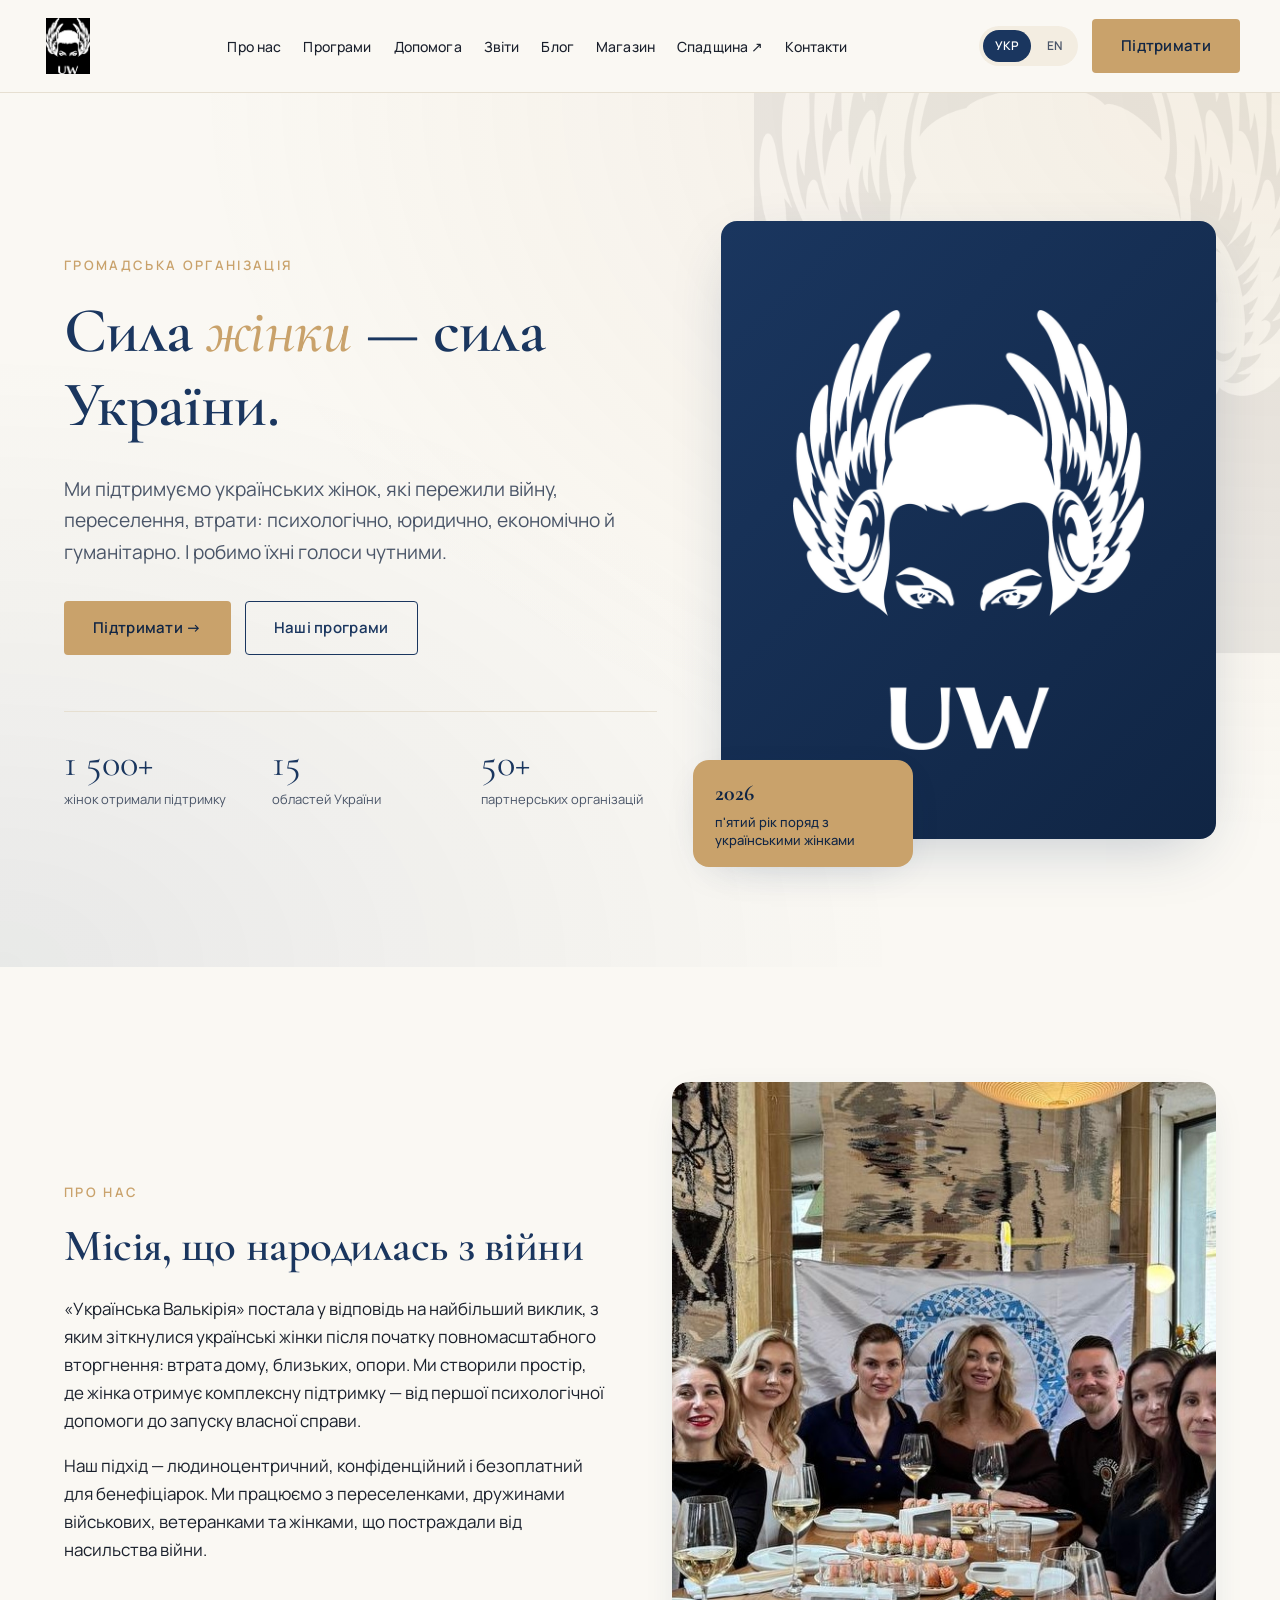
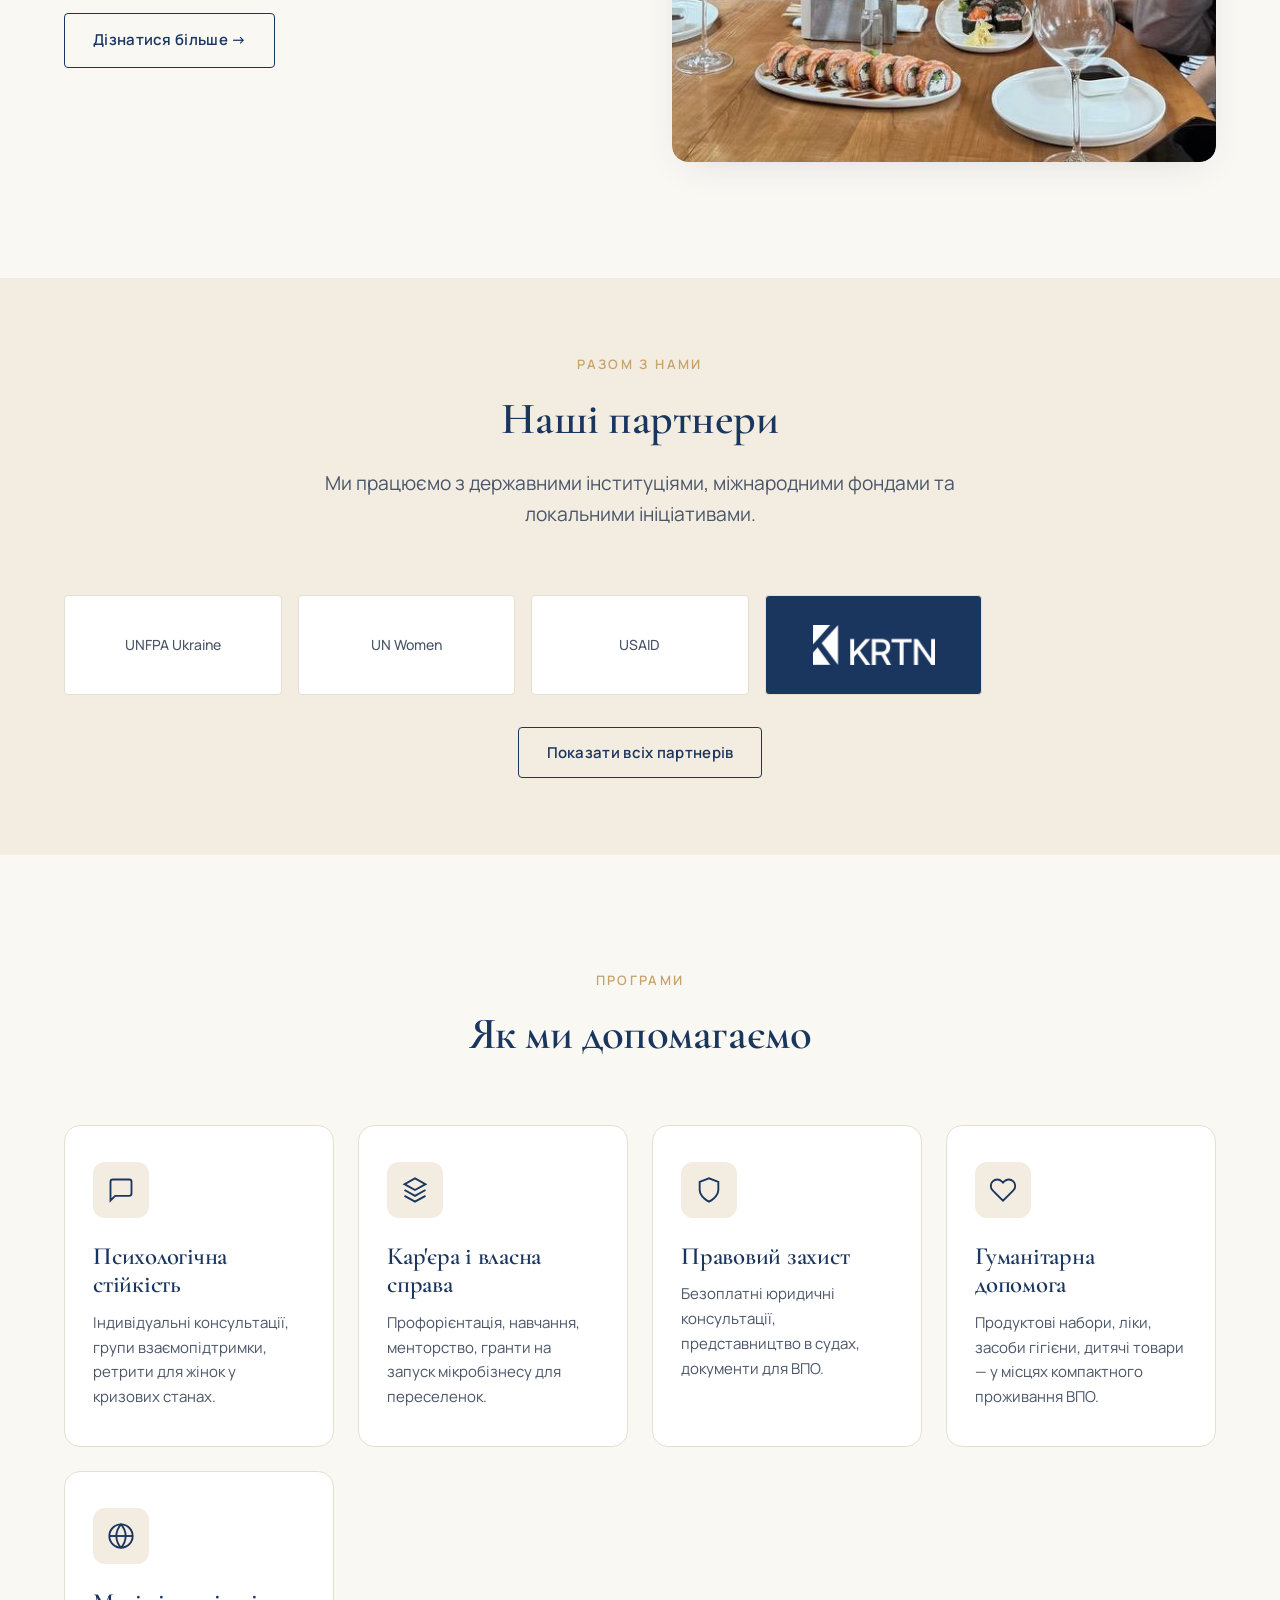
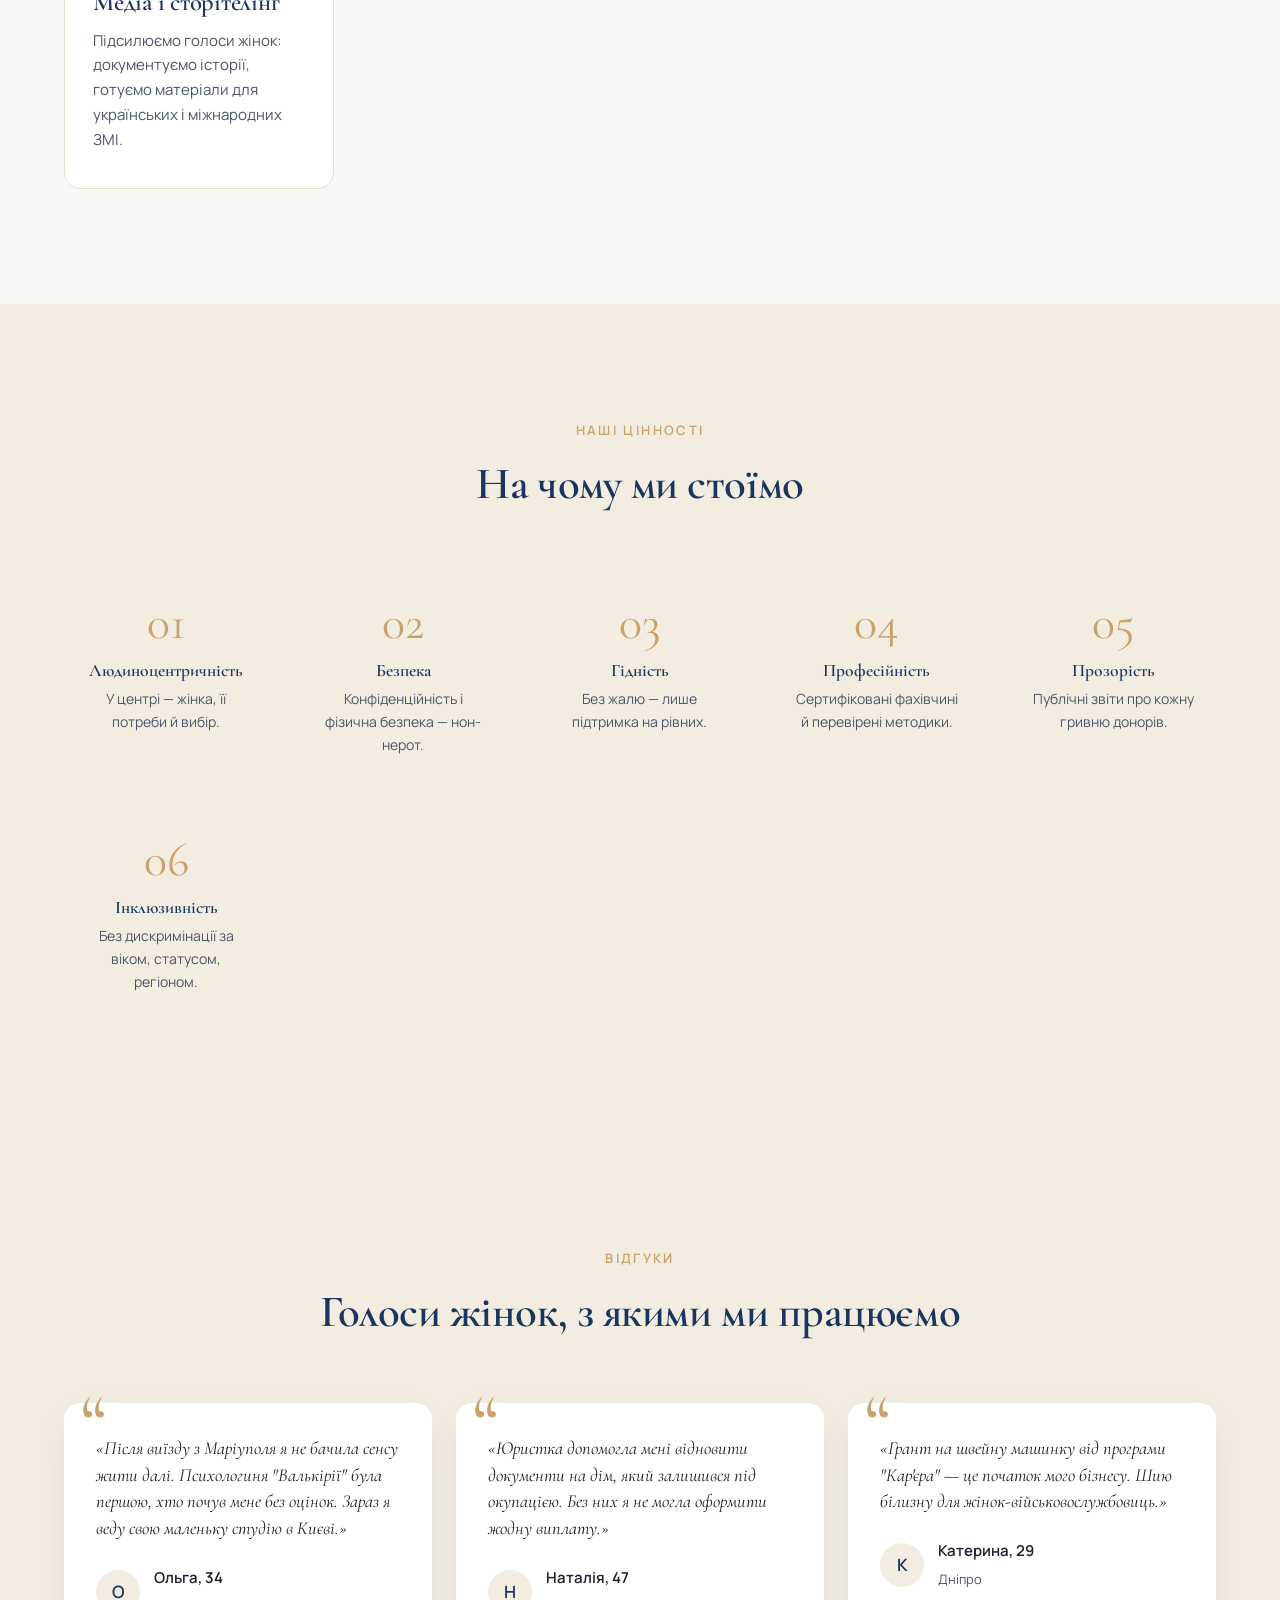
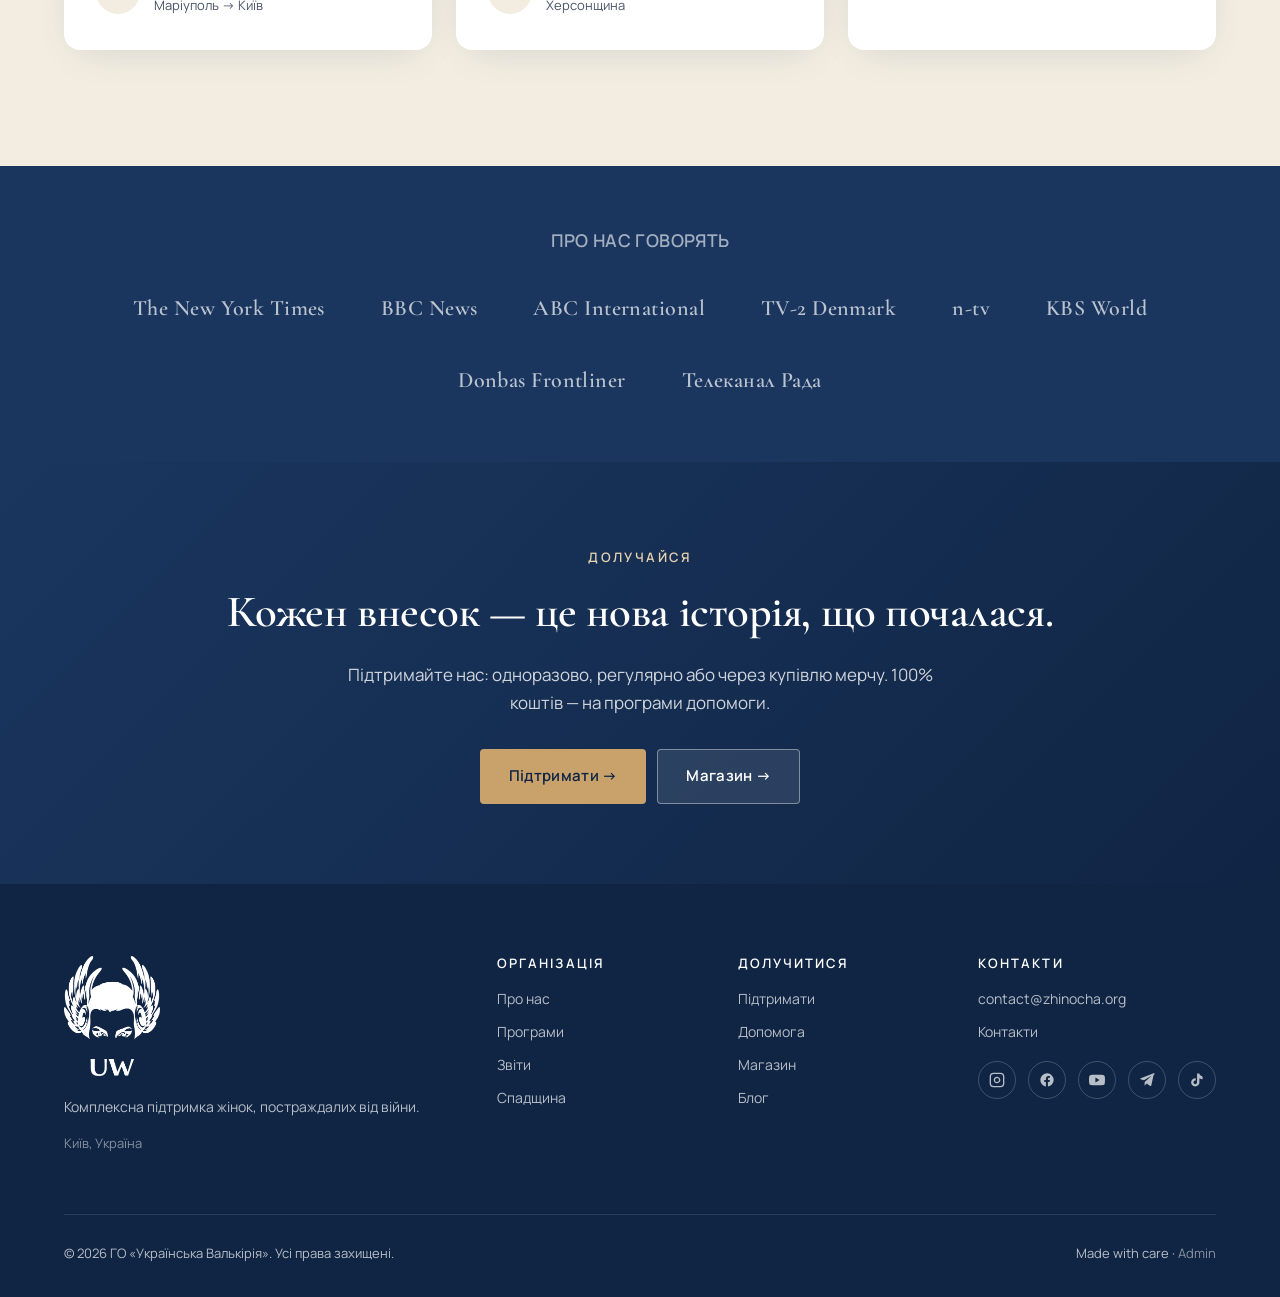
==== commit b0b688f5: "fix: clean navy logo with transparent bg, fix header wrapping - Extract logo + alpha mask from PDF, " ====
--- a/index.html
+++ b/index.html
@@ -37,7 +37,7 @@
       </div>
       <div class="hero-visual">
         <div class="frame" style="background: linear-gradient(135deg, var(--uv-navy), var(--uv-navy-dark));">
-          <img src="public/images/logo.png" alt="Українська Валькірія" style="width: 88%; height: auto; filter: brightness(0) invert(1); position: relative; z-index: 1;">
+          <img src="public/images/logo-white.png" alt="Українська Валькірія" style="width: 88%; height: auto; position: relative; z-index: 1;">
         </div>
         <div class="badge">
           <strong>2026</strong>
--- a/assets/css/styles.css
+++ b/assets/css/styles.css
@@ -136,11 +136,13 @@
   color: var(--uv-navy);
   letter-spacing: 0.02em;
 }
-.nav-brand img { width: 64px; height: 64px; object-fit: contain; }
-.nav-brand-text { display: flex; flex-direction: column; line-height: 1.05; }
+.nav-brand img { width: 56px; height: 56px; object-fit: contain; flex-shrink: 0; }
+.nav-brand-text { display: flex; flex-direction: column; line-height: 1.05; white-space: nowrap; }
+@media (max-width: 1280px) { .nav-brand-text { display: none; } }
 .nav-brand-text small { font-family: var(--font-body); font-size: 10px; font-weight: 500; letter-spacing: 0.18em; text-transform: uppercase; color: var(--uv-gold); }
 
-.nav-menu { display: flex; align-items: center; gap: 28px; list-style: none; margin: 0; padding: 0; }
+.nav-menu { display: flex; align-items: center; gap: 22px; list-style: none; margin: 0; padding: 0; flex-wrap: nowrap; }
+.nav-menu li { white-space: nowrap; }
 .nav-menu a {
   font-size: 14px;
   font-weight: 500;
@@ -225,7 +227,7 @@
   box-shadow: var(--shadow-lift);
   display: flex; align-items: center; justify-content: center;
 }
-.hero-visual .frame img { width: 92%; height: auto; opacity: 1; filter: brightness(0) invert(1); }
+.hero-visual .frame img { width: 92%; height: auto; opacity: 1; }
 .hero-visual .badge {
   position: absolute;
   bottom: -28px; left: -28px;
@@ -371,7 +373,7 @@
 .site-footer a { color: rgba(255,255,255,0.7); }
 .site-footer a:hover { color: var(--uv-gold); }
 .footer-grid { display: grid; grid-template-columns: 2fr 1fr 1fr 1fr; gap: 48px; padding-bottom: 48px; border-bottom: 1px solid rgba(255,255,255,0.1); }
-.footer-brand img { width: 96px; margin-bottom: 20px; filter: brightness(0) invert(1); }
+.footer-brand img { width: 96px; margin-bottom: 20px; }
 .footer-brand p { line-height: 1.6; }
 .footer-col ul { list-style: none; padding: 0; margin: 16px 0 0; display: flex; flex-direction: column; gap: 10px; }
 .footer-bottom { padding-top: 28px; display: flex; justify-content: space-between; align-items: center; flex-wrap: wrap; gap: 16px; font-size: 13px; }
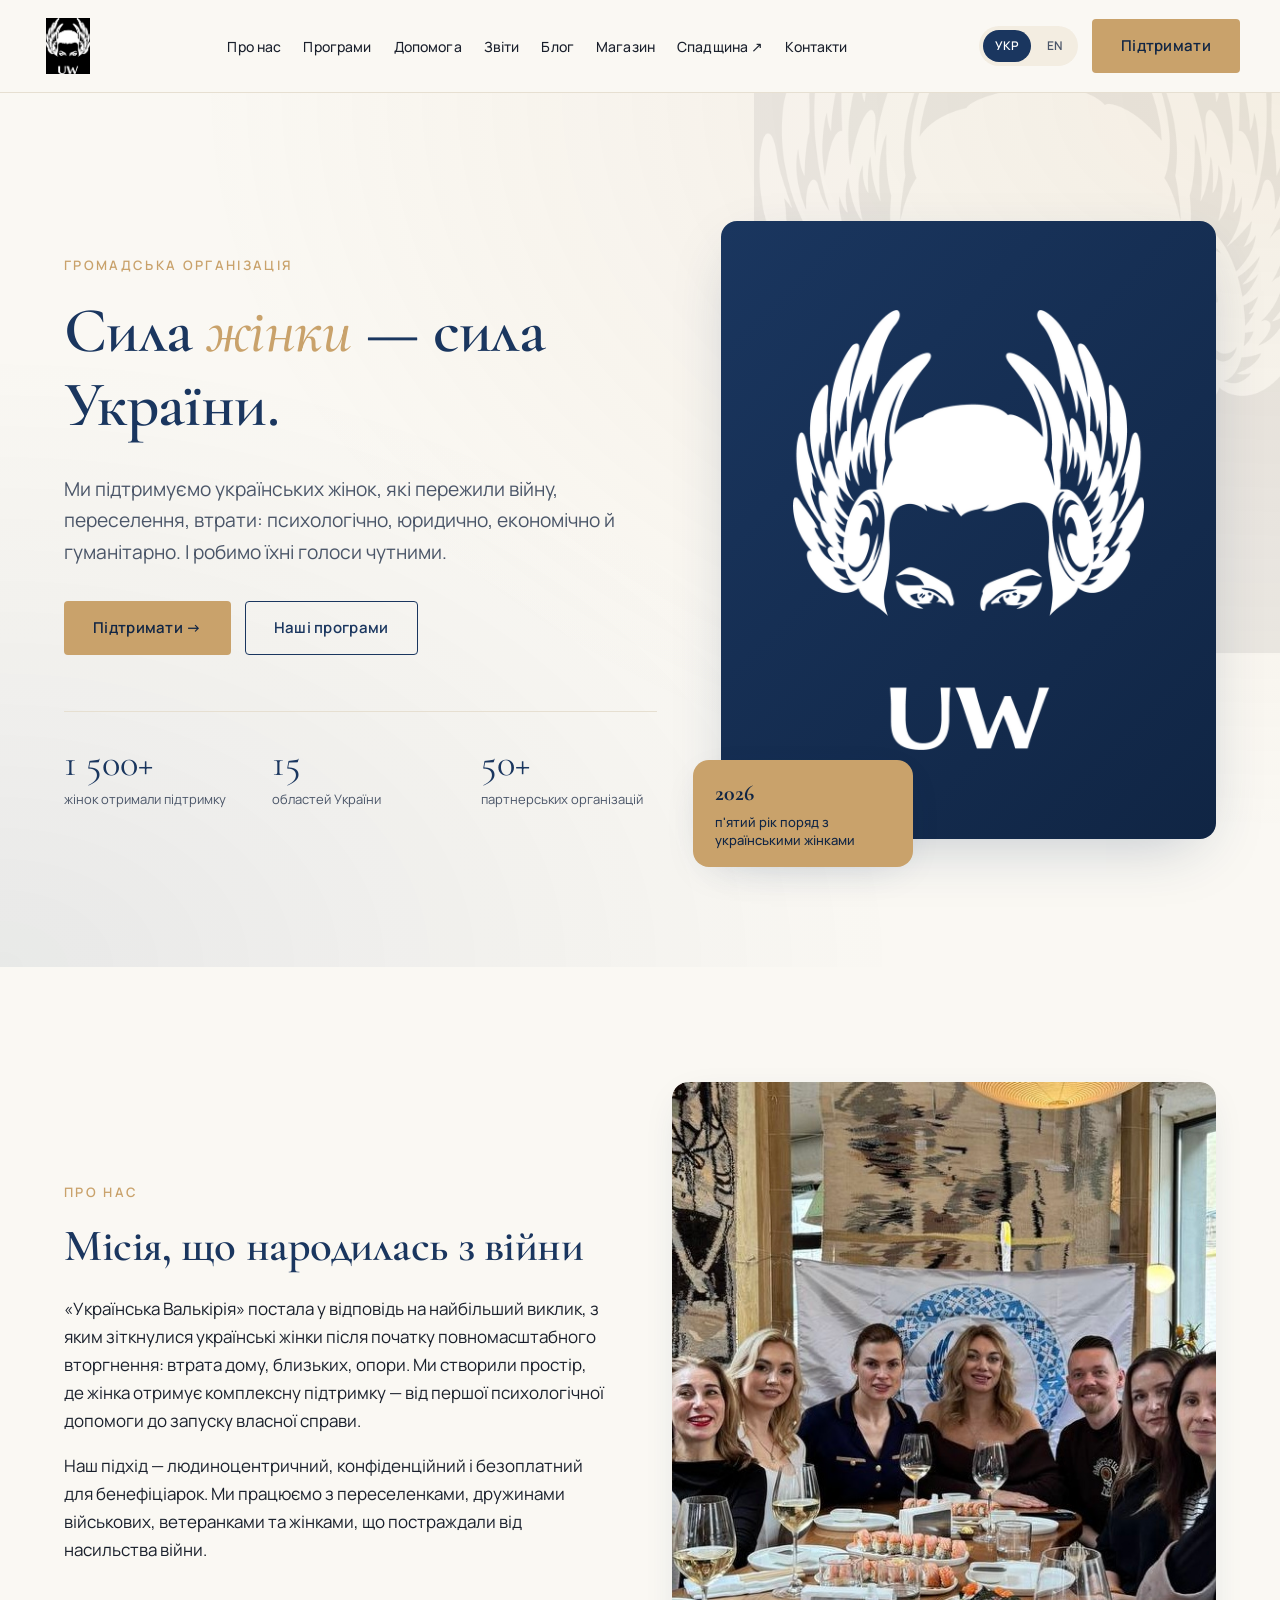
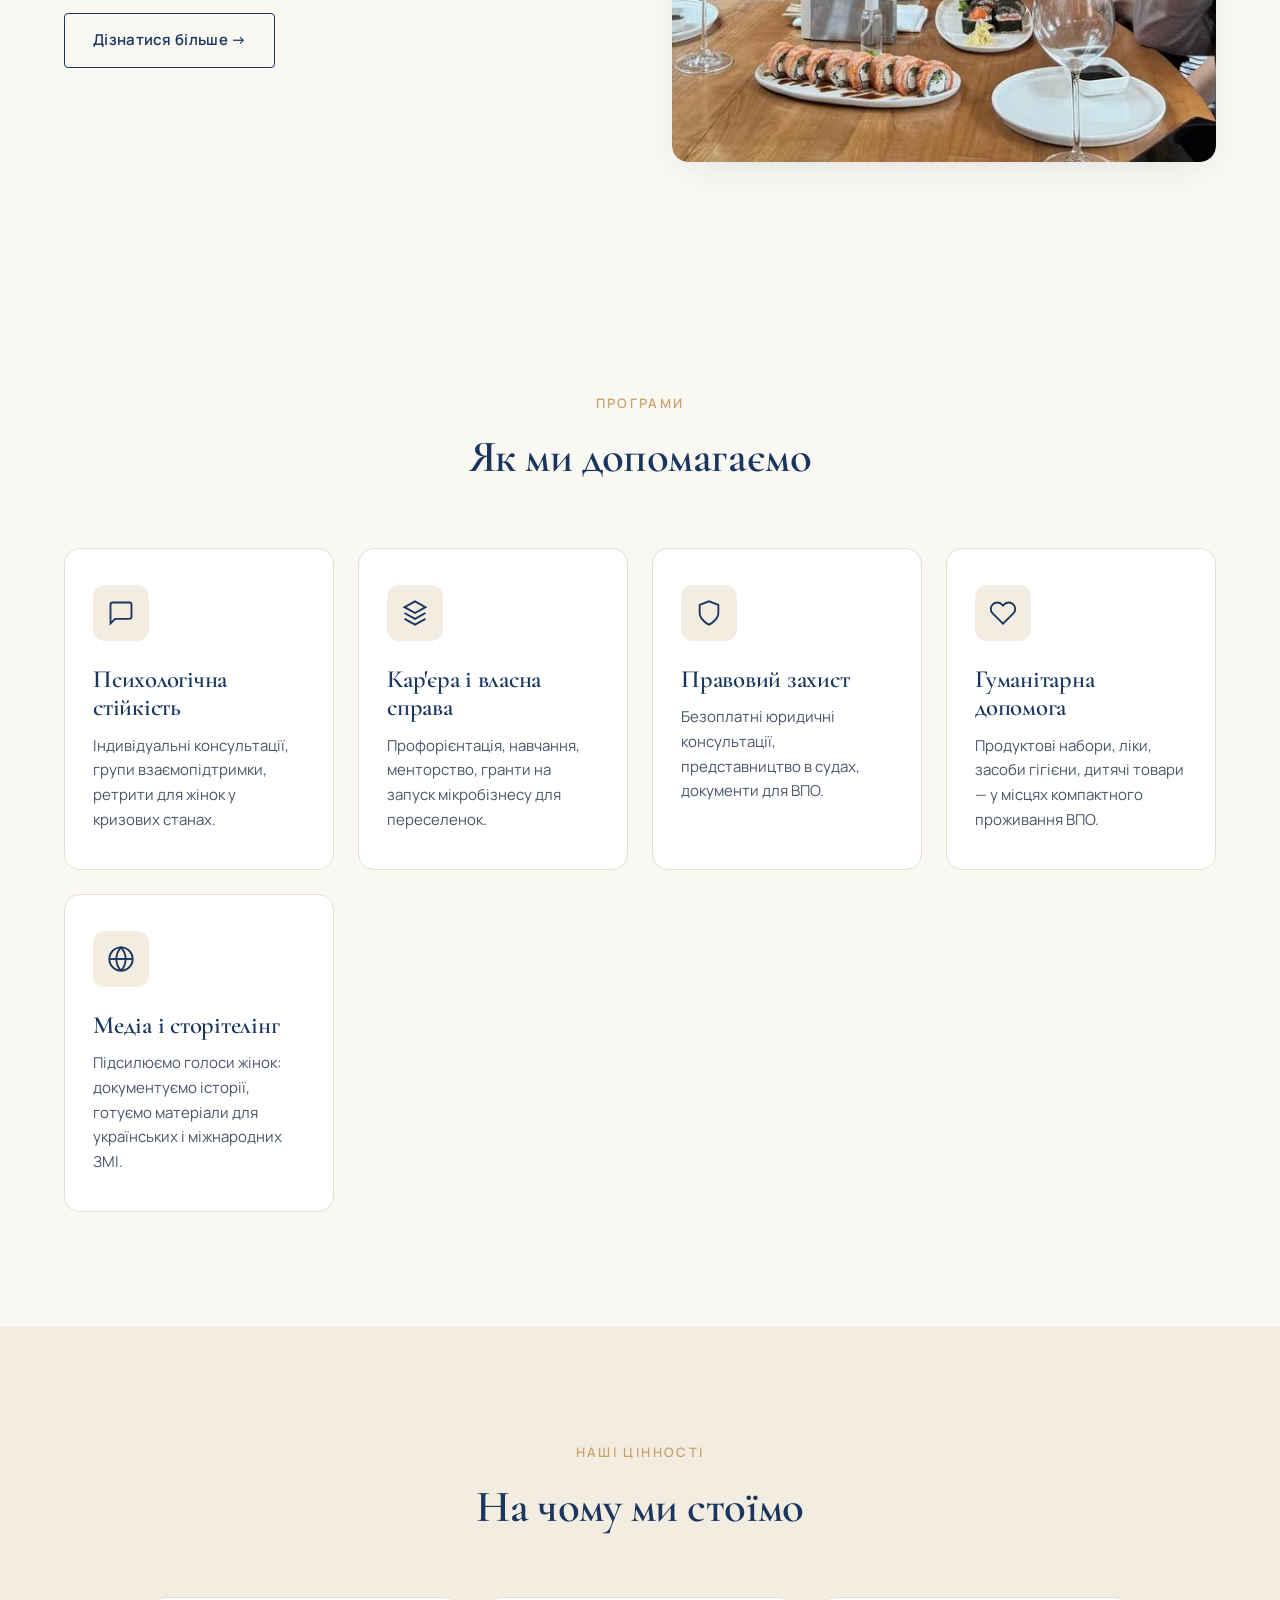
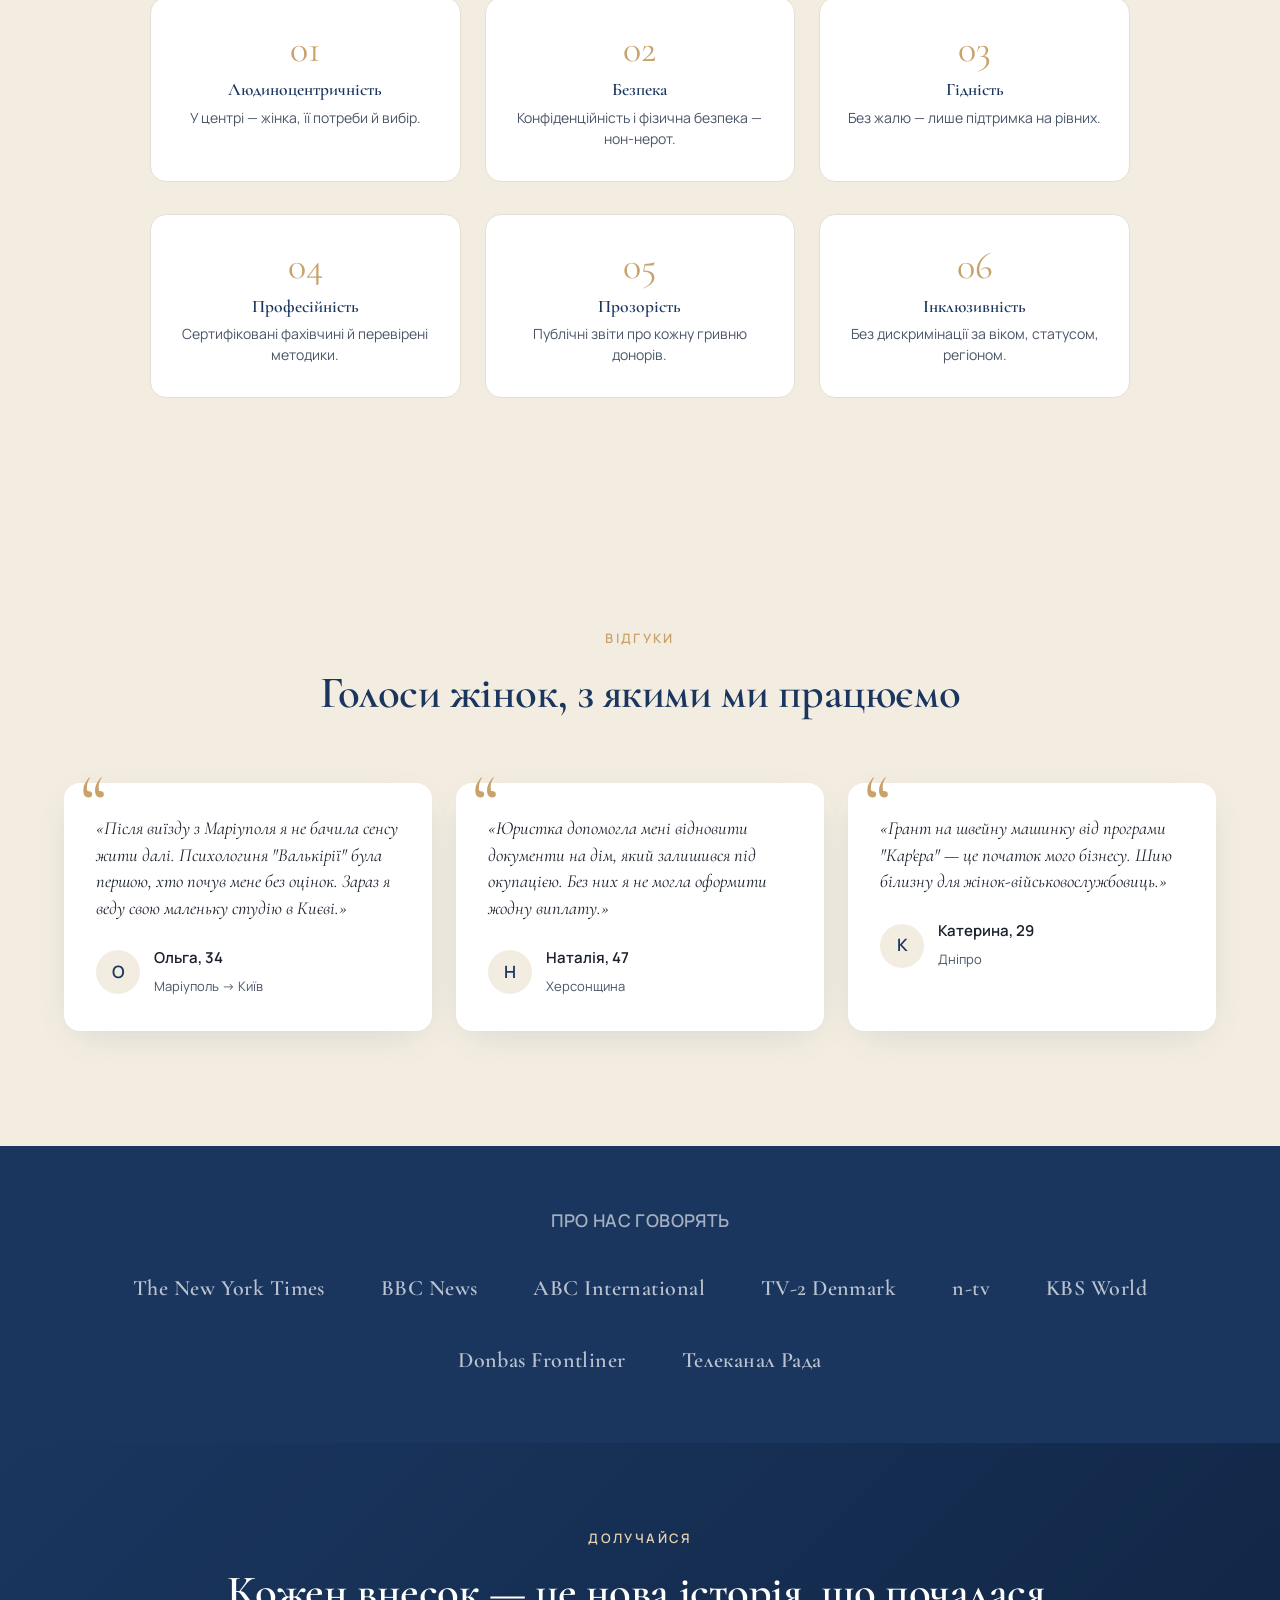
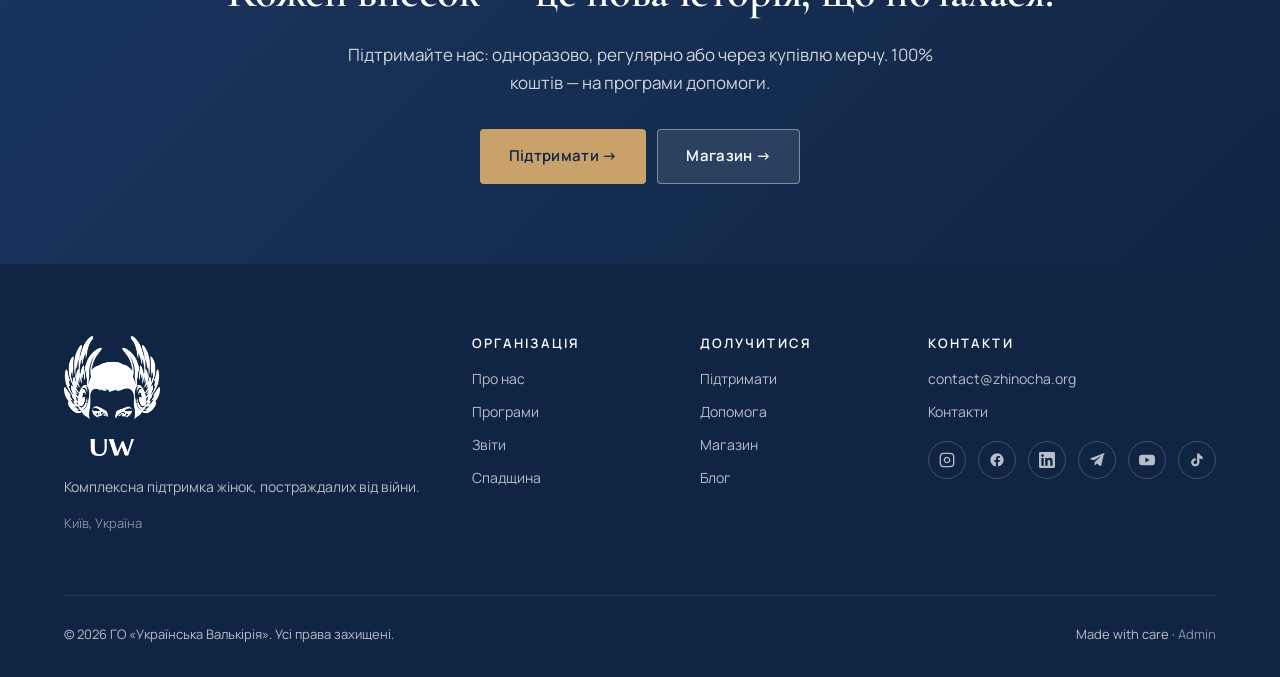
==== commit 9183763f: "homepage: remove Partners, tighten Values grid, add LinkedIn - Remove Partners section from homepage" ====
--- a/index.html
+++ b/index.html
@@ -62,33 +62,6 @@
           <img src="public/images/mission-team.jpg" alt="Команда Валькірії" style="width: 100%; height: 100%; object-fit: cover;">
         </div>
       </div>
-    </div>
-  </section>
-
-  <!-- PARTNERS -->
-  <section class="section bg-cream section-tight">
-    <div class="container">
-      <div class="sec-head">
-        <span class="eyebrow">Разом з нами</span>
-        <h2>Наші партнери</h2>
-        <p class="lead" style="margin: 0 auto;">Ми працюємо з державними інституціями, міжнародними фондами та локальними ініціативами.</p>
-      </div>
-      <div class="partners-grid" id="partnersGrid">
-        <div class="partner">UNFPA Ukraine</div>
-        <div class="partner">UN Women</div>
-        <div class="partner">USAID</div>
-        <div class="partner" style="background: var(--uv-navy);"><img src="public/images/krtn_white.png" alt="KRTN" style="max-height: 40px; width: auto;"></div>
-
-        <div class="partner partners-more">Міністерство соц. політики</div>
-        <div class="partner partners-more">Червоний Хрест</div>
-        <div class="partner partners-more">Каритас Україна</div>
-        <div class="partner partners-more">Save the Children</div>
-        <div class="partner partners-more">UNICEF</div>
-        <div class="partner partners-more">IOM Ukraine</div>
-        <div class="partner partners-more">Право на захист</div>
-        <div class="partner partners-more">Київська Міська Рада</div>
-      </div>
-      <button class="btn btn-outline partners-toggle" id="partnersToggle">Показати всіх партнерів</button>
     </div>
   </section>
 
@@ -221,15 +194,5 @@
   <div id="site-footer"></div>
 
   <script src="assets/js/main.js"></script>
-  <script>
-    // Partners toggle
-    const toggle = document.getElementById('partnersToggle');
-    if (toggle) {
-      toggle.addEventListener('click', () => {
-        document.querySelectorAll('.partners-more').forEach(p => p.classList.toggle('is-visible'));
-        toggle.style.display = 'none';
-      });
-    }
-  </script>
 </body>
 </html>
--- a/assets/css/styles.css
+++ b/assets/css/styles.css
@@ -282,11 +282,27 @@
 /* ==========================================
    Values
    ========================================== */
-.values-grid { display: grid; grid-template-columns: repeat(auto-fit, minmax(200px, 1fr)); gap: 32px; }
-.value-item { text-align: center; padding: 24px 16px; }
-.value-num { font-family: var(--font-display); font-size: 48px; color: var(--uv-gold); display: block; line-height: 1; }
-.value-item h4 { color: var(--uv-navy); font-size: 1.1rem; font-family: var(--font-display); text-transform: none; letter-spacing: 0; margin-top: 14px; margin-bottom: 6px; }
-.value-item p { font-size: 14px; color: var(--uv-ink-soft); margin: 0; }
+.values-grid {
+  display: grid;
+  grid-template-columns: repeat(3, 1fr);
+  gap: 32px 24px;
+  max-width: 980px;
+  margin: 0 auto;
+}
+@media (max-width: 800px) { .values-grid { grid-template-columns: repeat(2, 1fr); } }
+@media (max-width: 480px) { .values-grid { grid-template-columns: 1fr; } }
+.value-item {
+  text-align: center;
+  padding: 32px 24px;
+  background: var(--uv-white);
+  border: 1px solid var(--uv-line);
+  border-radius: var(--radius-lg);
+  transition: all .25s ease;
+}
+.value-item:hover { border-color: var(--uv-gold-soft); box-shadow: var(--shadow-soft); transform: translateY(-2px); }
+.value-num { font-family: var(--font-display); font-size: 38px; color: var(--uv-gold); display: block; line-height: 1; }
+.value-item h4 { color: var(--uv-navy); font-size: 1.1rem; font-family: var(--font-display); text-transform: none; letter-spacing: 0; margin-top: 12px; margin-bottom: 6px; }
+.value-item p { font-size: 14px; color: var(--uv-ink-soft); margin: 0; line-height: 1.5; }
 
 /* ==========================================
    Press / partners
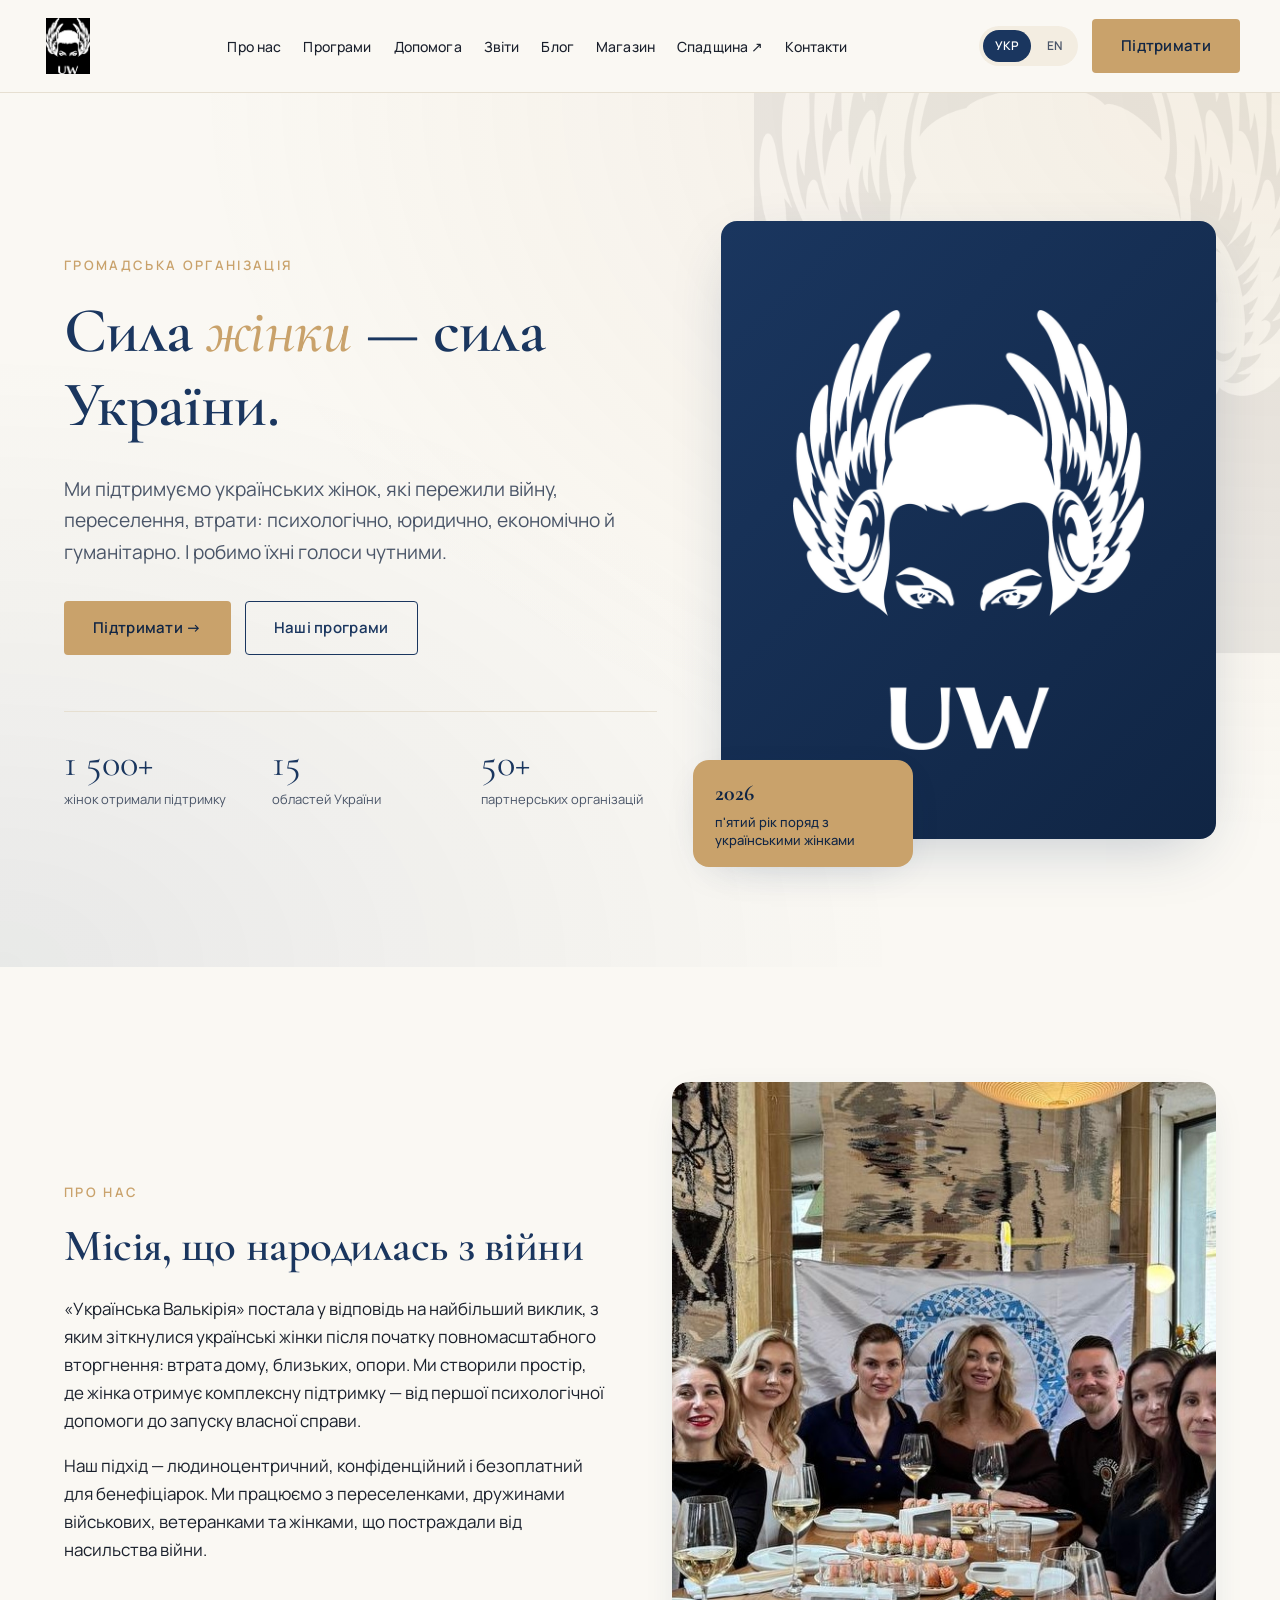
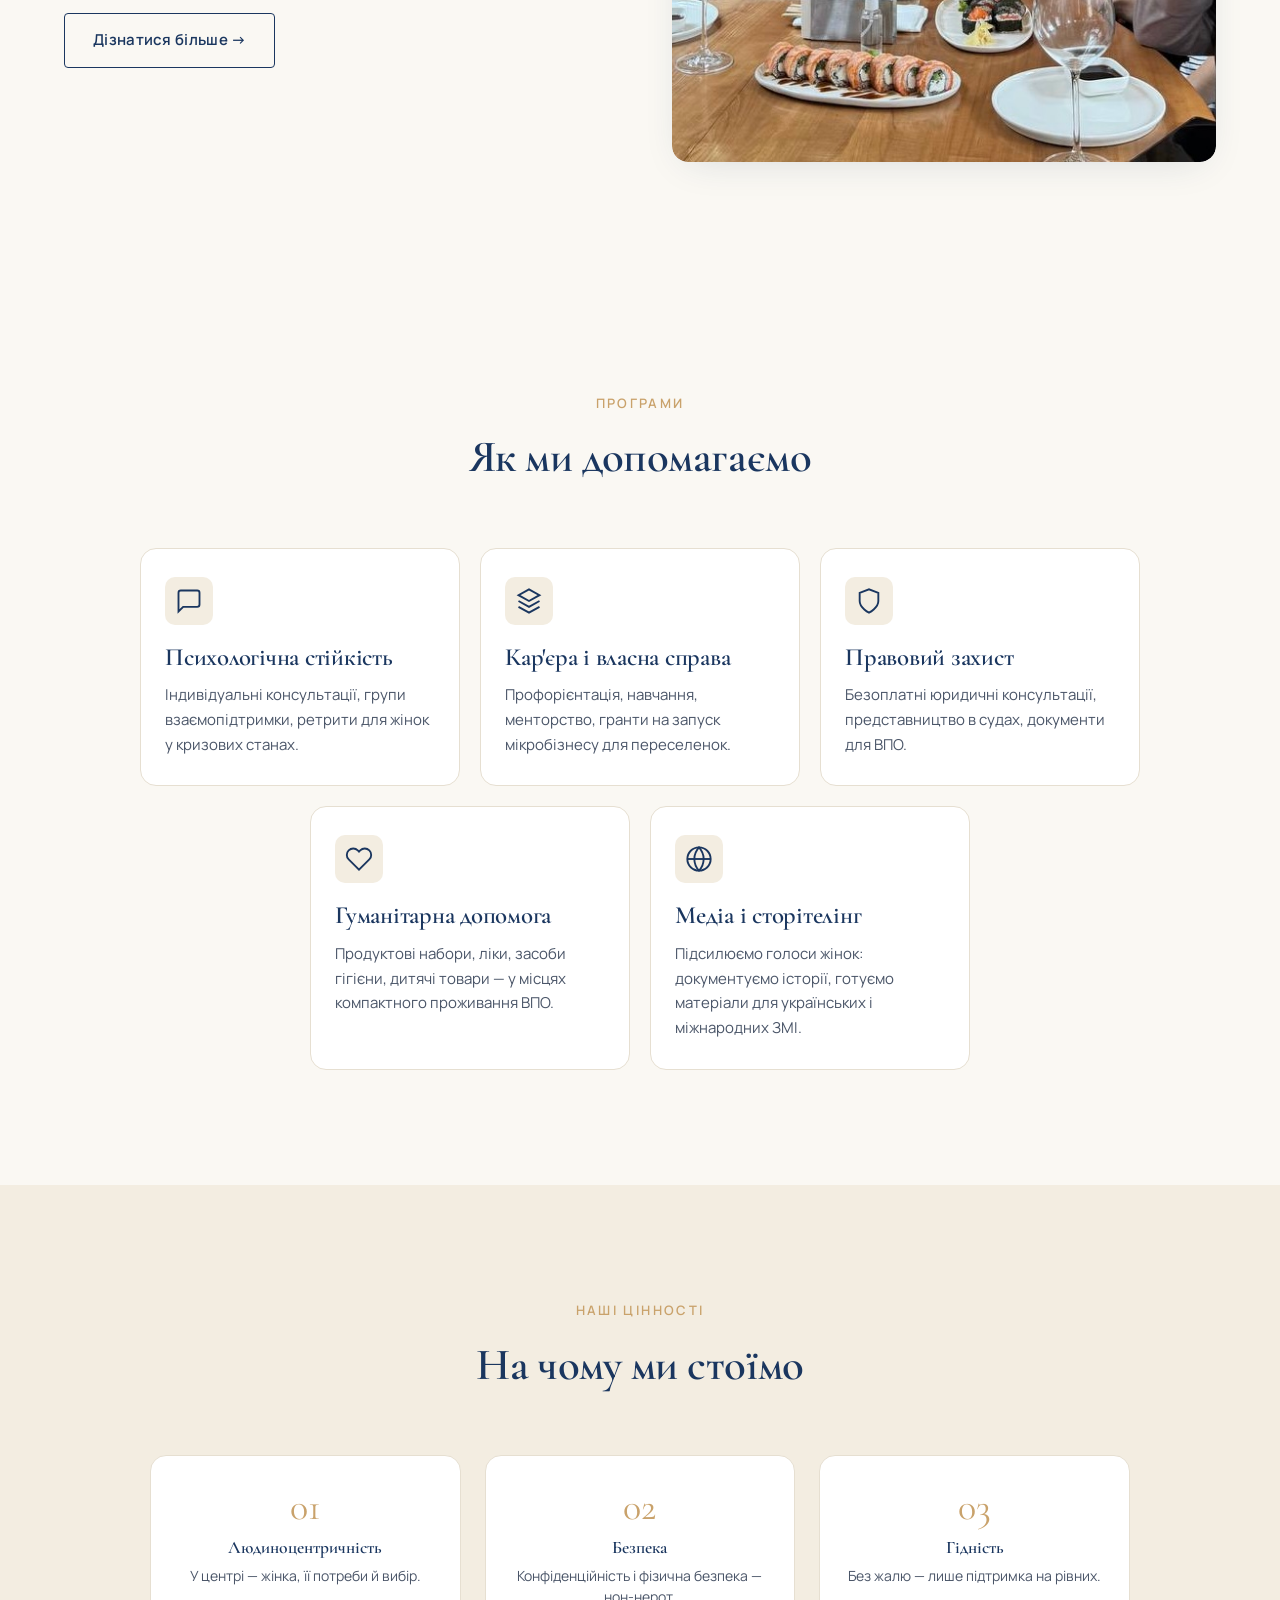
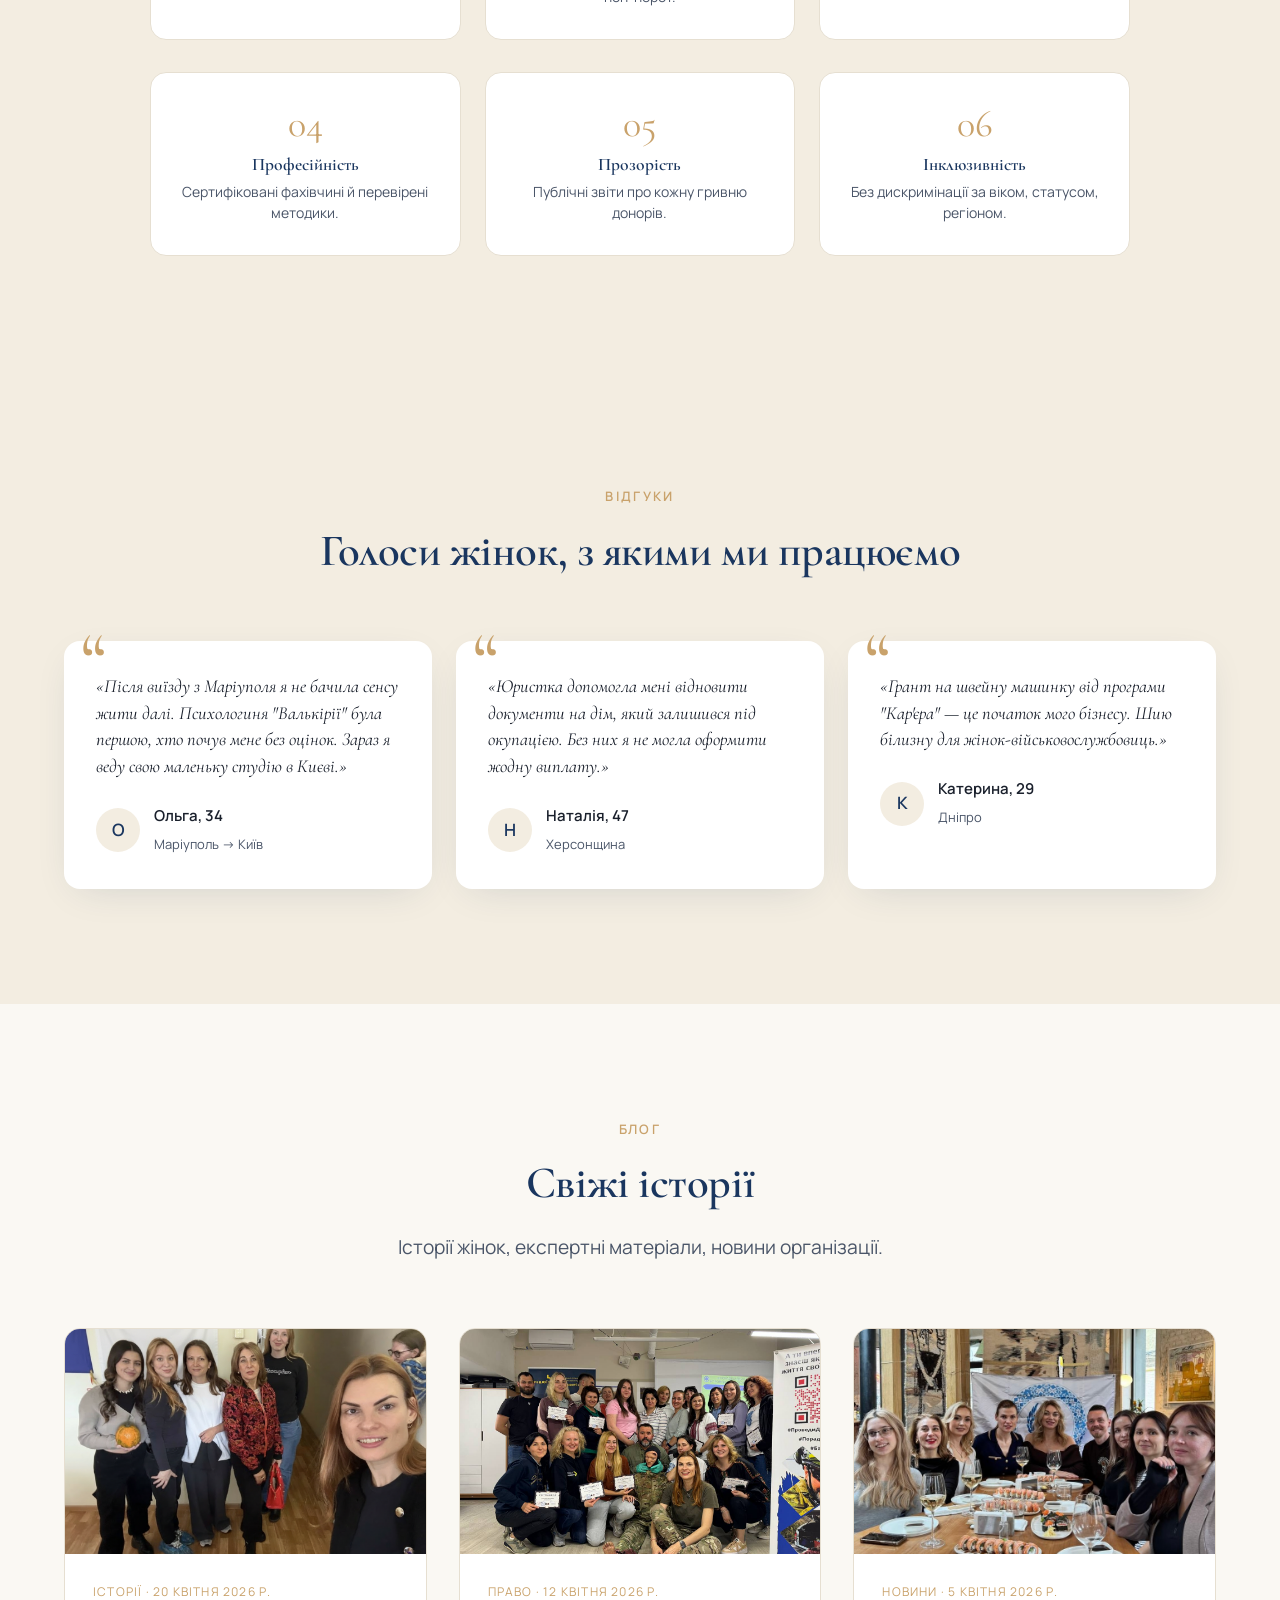
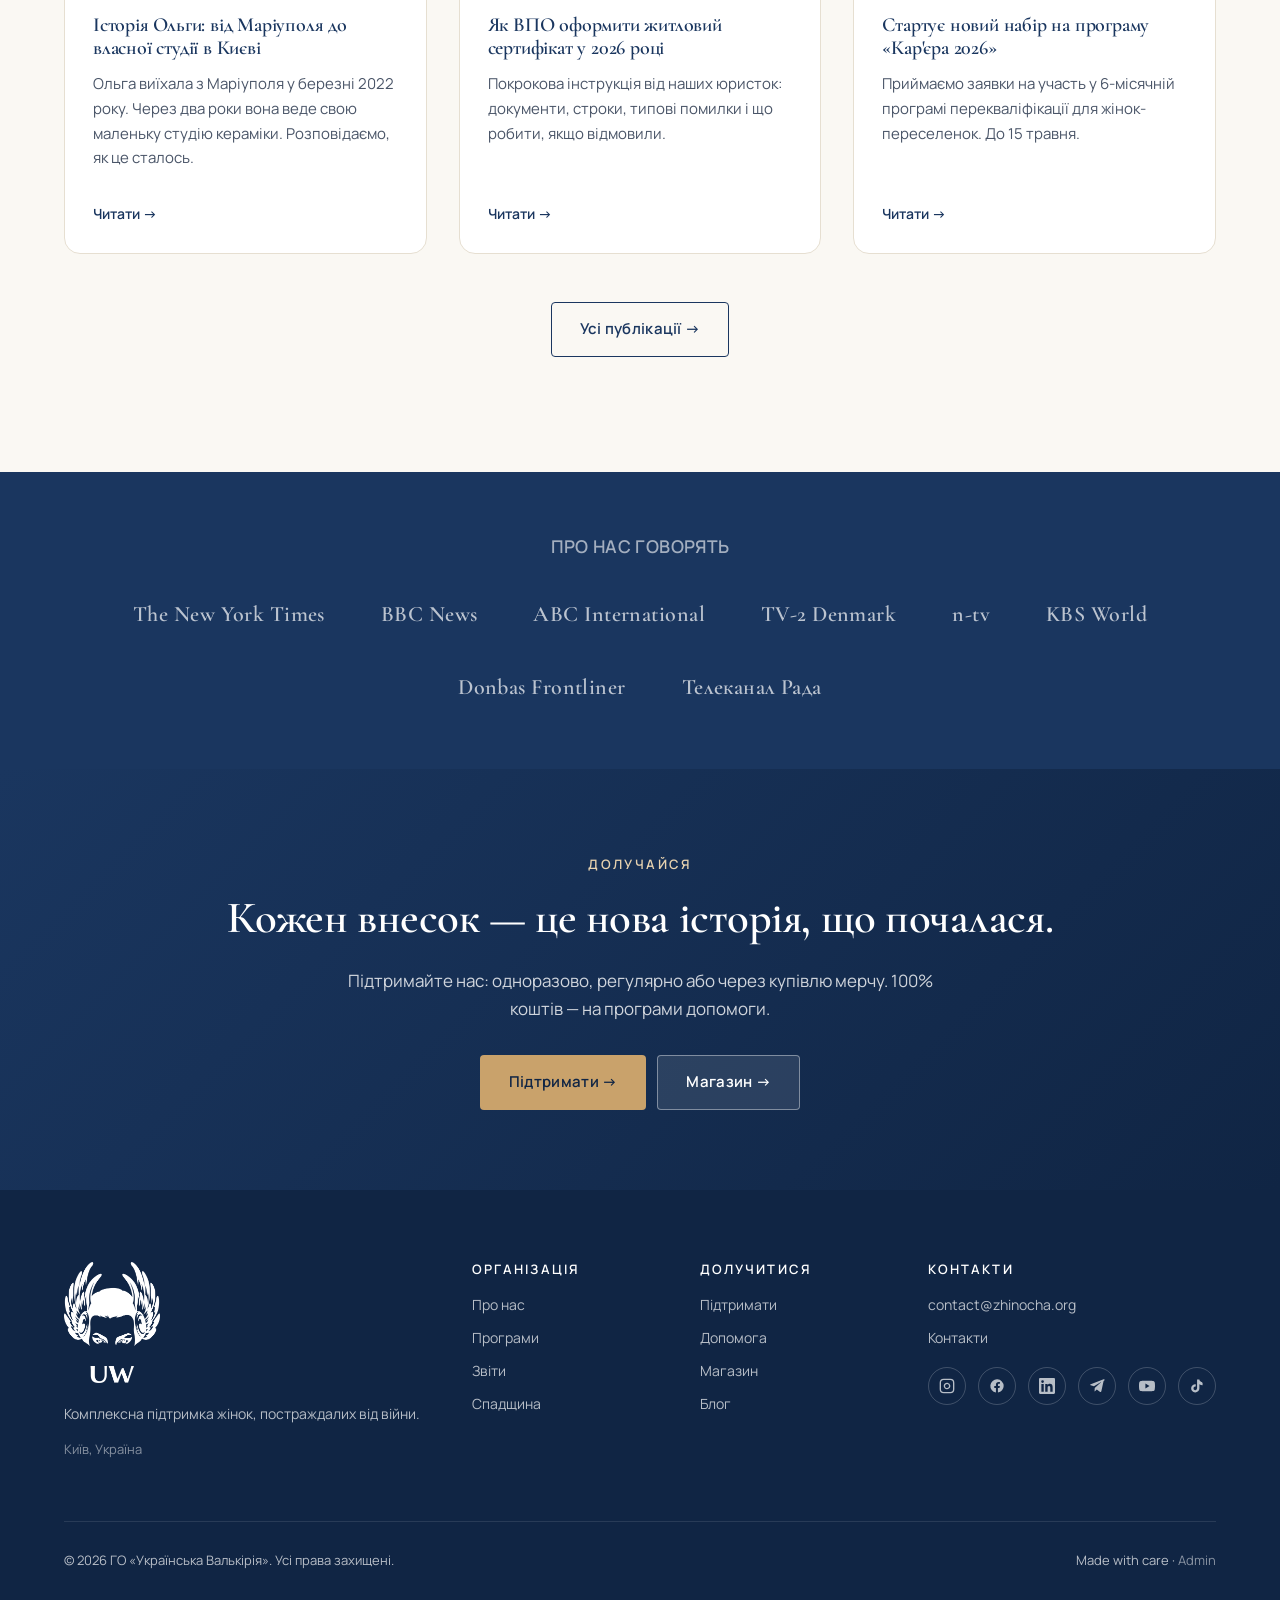
==== commit 918b19d9: "homepage: latest blog section + lock card width 320px (no shrink) - New 'Свіжі історії' block on hom" ====
--- a/index.html
+++ b/index.html
@@ -9,7 +9,7 @@
   <link rel="preconnect" href="https://fonts.googleapis.com">
   <link rel="preconnect" href="https://fonts.gstatic.com" crossorigin>
   <link href="https://fonts.googleapis.com/css2?family=Cormorant+Garamond:ital,wght@0,400;0,500;0,600;0,700;1,500&family=Manrope:wght@400;500;600;700&display=swap" rel="stylesheet">
-  <link rel="stylesheet" href="assets/css/styles.css">
+  <link rel="stylesheet" href="assets/css/styles.css?v=3">
   <style>
     .hero-visual .frame { padding: 48px; }
     .hero-visual .frame img { max-width: 460px; }
@@ -163,6 +163,21 @@
     </div>
   </section>
 
+  <!-- LATEST BLOG -->
+  <section class="section">
+    <div class="container">
+      <div class="sec-head">
+        <span class="eyebrow">Блог</span>
+        <h2>Свіжі історії</h2>
+        <p class="lead" style="margin: 0 auto;">Історії жінок, експертні матеріали, новини організації.</p>
+      </div>
+      <div class="blog-grid" id="homeBlogGrid"></div>
+      <div class="text-center mt-48">
+        <a href="blog.html" class="btn btn-outline">Усі публікації →</a>
+      </div>
+    </div>
+  </section>
+
   <!-- PRESS -->
   <section class="press-band">
     <div class="container">
@@ -194,5 +209,30 @@
   <div id="site-footer"></div>
 
   <script src="assets/js/main.js"></script>
+  <script>
+    // Latest 3 blog posts on homepage
+    const homeFallback = [
+      { slug: 'istoriya-olhy', title: 'Історія Ольги: від Маріуполя до власної студії в Києві', excerpt: 'Ольга виїхала з Маріуполя у березні 2022 року. Через два роки вона веде свою студію кераміки.', date: '2026-04-20', category: 'Історії', cover: 'public/images/impact-community.jpg' },
+      { slug: 'pravo-na-vyplaty', title: 'Як ВПО оформити житловий сертифікат у 2026 році', excerpt: 'Покрокова інструкція від наших юристок: документи, строки, типові помилки.', date: '2026-04-12', category: 'Право', cover: 'public/images/programs-training.jpg' },
+      { slug: 'startuye-novyy-nabir', title: 'Стартує новий набір на програму «Кар\'єра 2026»', excerpt: 'Приймаємо заявки на участь у 6-місячній програмі перекваліфікації для жінок-переселенок.', date: '2026-04-05', category: 'Новини', cover: 'public/images/mission-team.jpg' }
+    ];
+    fetch('content/blog/index.json')
+      .then(r => r.ok ? r.json() : homeFallback)
+      .catch(() => homeFallback)
+      .then(posts => {
+        const recent = posts.slice(0, 3);
+        document.getElementById('homeBlogGrid').innerHTML = recent.map(p => `
+          <a href="blog-post.html?slug=${p.slug}" class="post-card">
+            <div class="post-cover"><img src="${p.cover}" alt=""></div>
+            <div class="post-body">
+              <div class="post-meta">${p.category} · ${new Date(p.date).toLocaleDateString('uk-UA', {day: 'numeric', month: 'long', year: 'numeric'})}</div>
+              <h3>${p.title}</h3>
+              <p>${p.excerpt}</p>
+              <span class="read-more">Читати →</span>
+            </div>
+          </a>
+        `).join('');
+      });
+  </script>
 </body>
 </html>
--- a/assets/css/styles.css
+++ b/assets/css/styles.css
@@ -252,23 +252,34 @@
 /* ==========================================
    Programs / cards
    ========================================== */
-.cards { display: grid; grid-template-columns: repeat(auto-fit, minmax(260px, 1fr)); gap: 24px; }
+.cards {
+  display: flex;
+  flex-wrap: wrap;
+  justify-content: center;
+  gap: 20px;
+  max-width: 1080px;
+  margin: 0 auto;
+}
 .card {
-  background: var(--uv-white);
-  border: 1px solid var(--uv-line);
-  border-radius: var(--radius-lg);
-  padding: 36px 28px;
+  flex: 0 0 320px;
+  width: 320px;
+  max-width: 100%;
+  background: var(--uv-white);
+  border: 1px solid var(--uv-line);
+  border-radius: var(--radius-lg);
+  padding: 28px 24px;
   transition: all .3s ease;
+  box-sizing: border-box;
 }
 .card:hover { transform: translateY(-4px); box-shadow: var(--shadow-soft); border-color: var(--uv-gold-soft); }
 .card-icon {
-  width: 56px; height: 56px;
+  width: 48px; height: 48px;
   background: var(--uv-cream-warm);
-  border-radius: 12px;
+  border-radius: 10px;
   display: flex; align-items: center; justify-content: center;
   color: var(--uv-navy);
-  margin-bottom: 24px;
-  font-size: 26px;
+  margin-bottom: 18px;
+  font-size: 22px;
 }
 .card h3 { margin-bottom: 12px; }
 .card p { color: var(--uv-ink-soft); font-size: 15px; margin: 0; }
